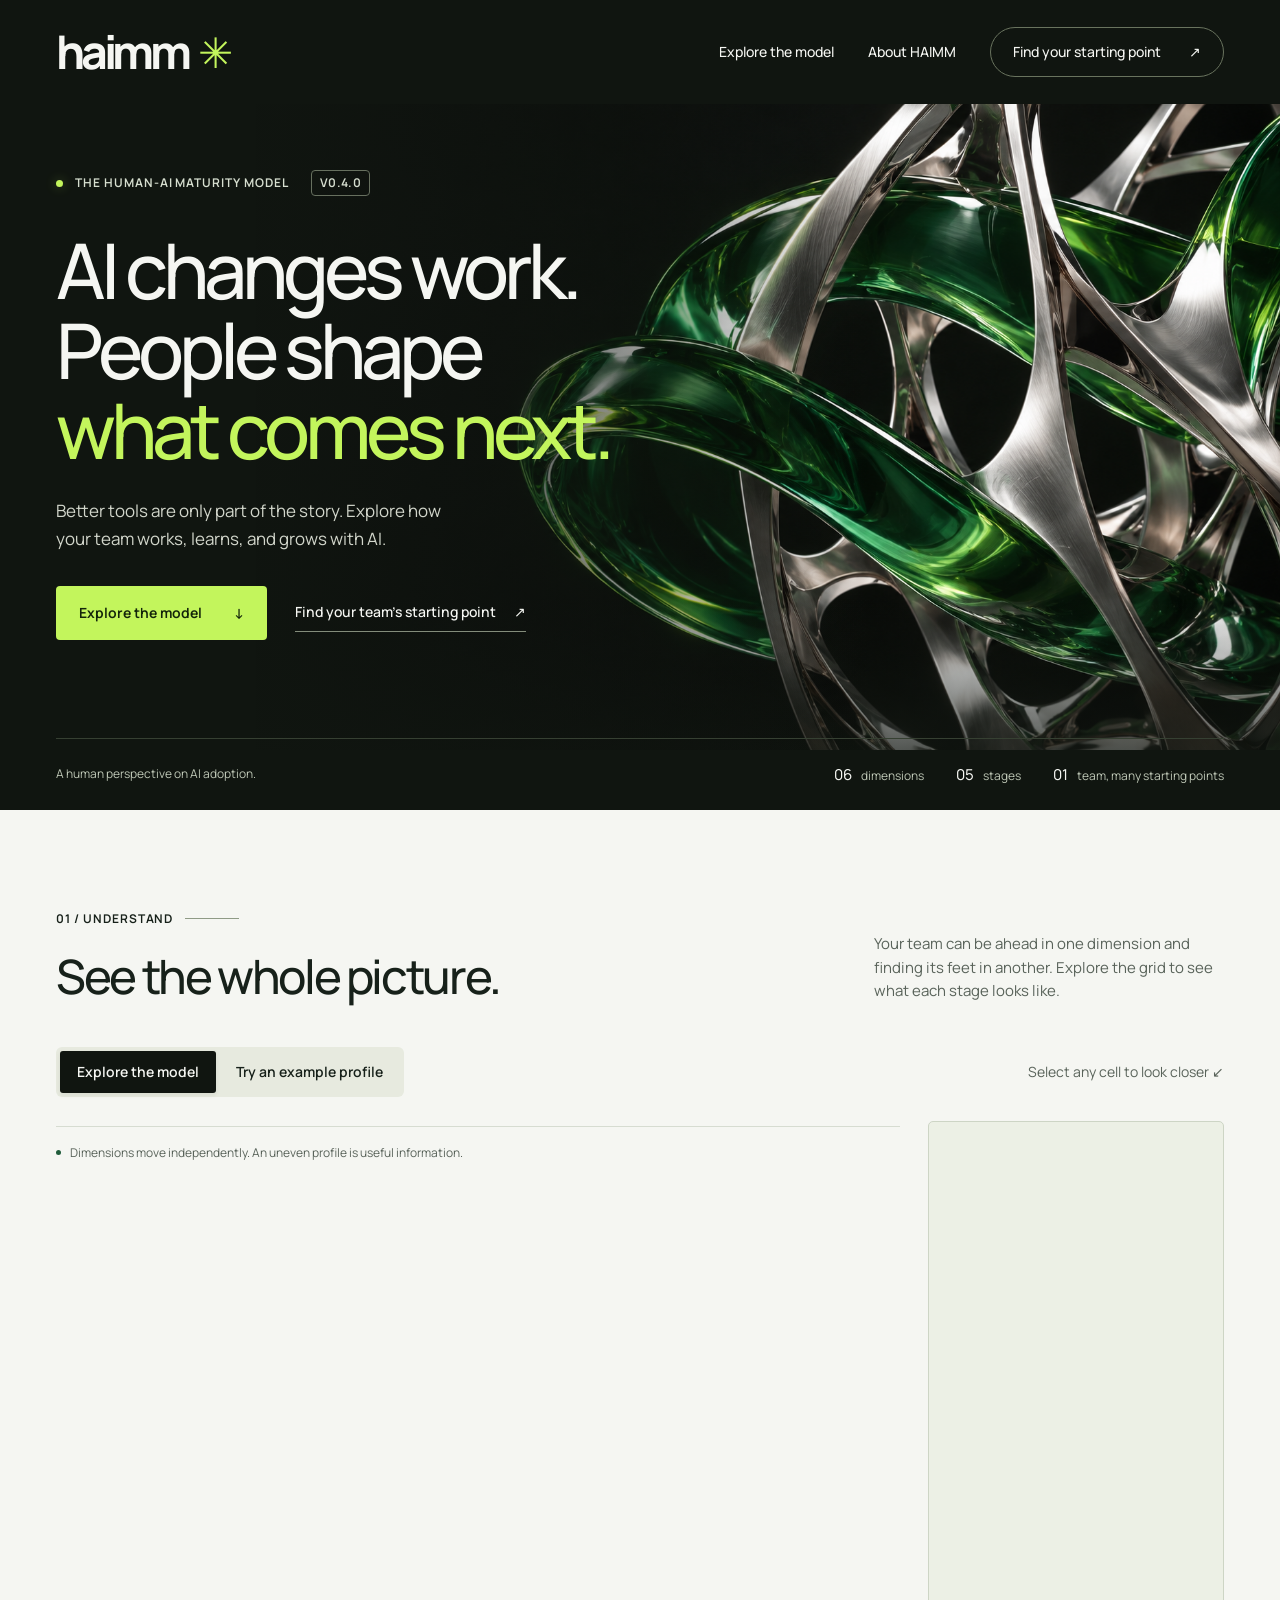
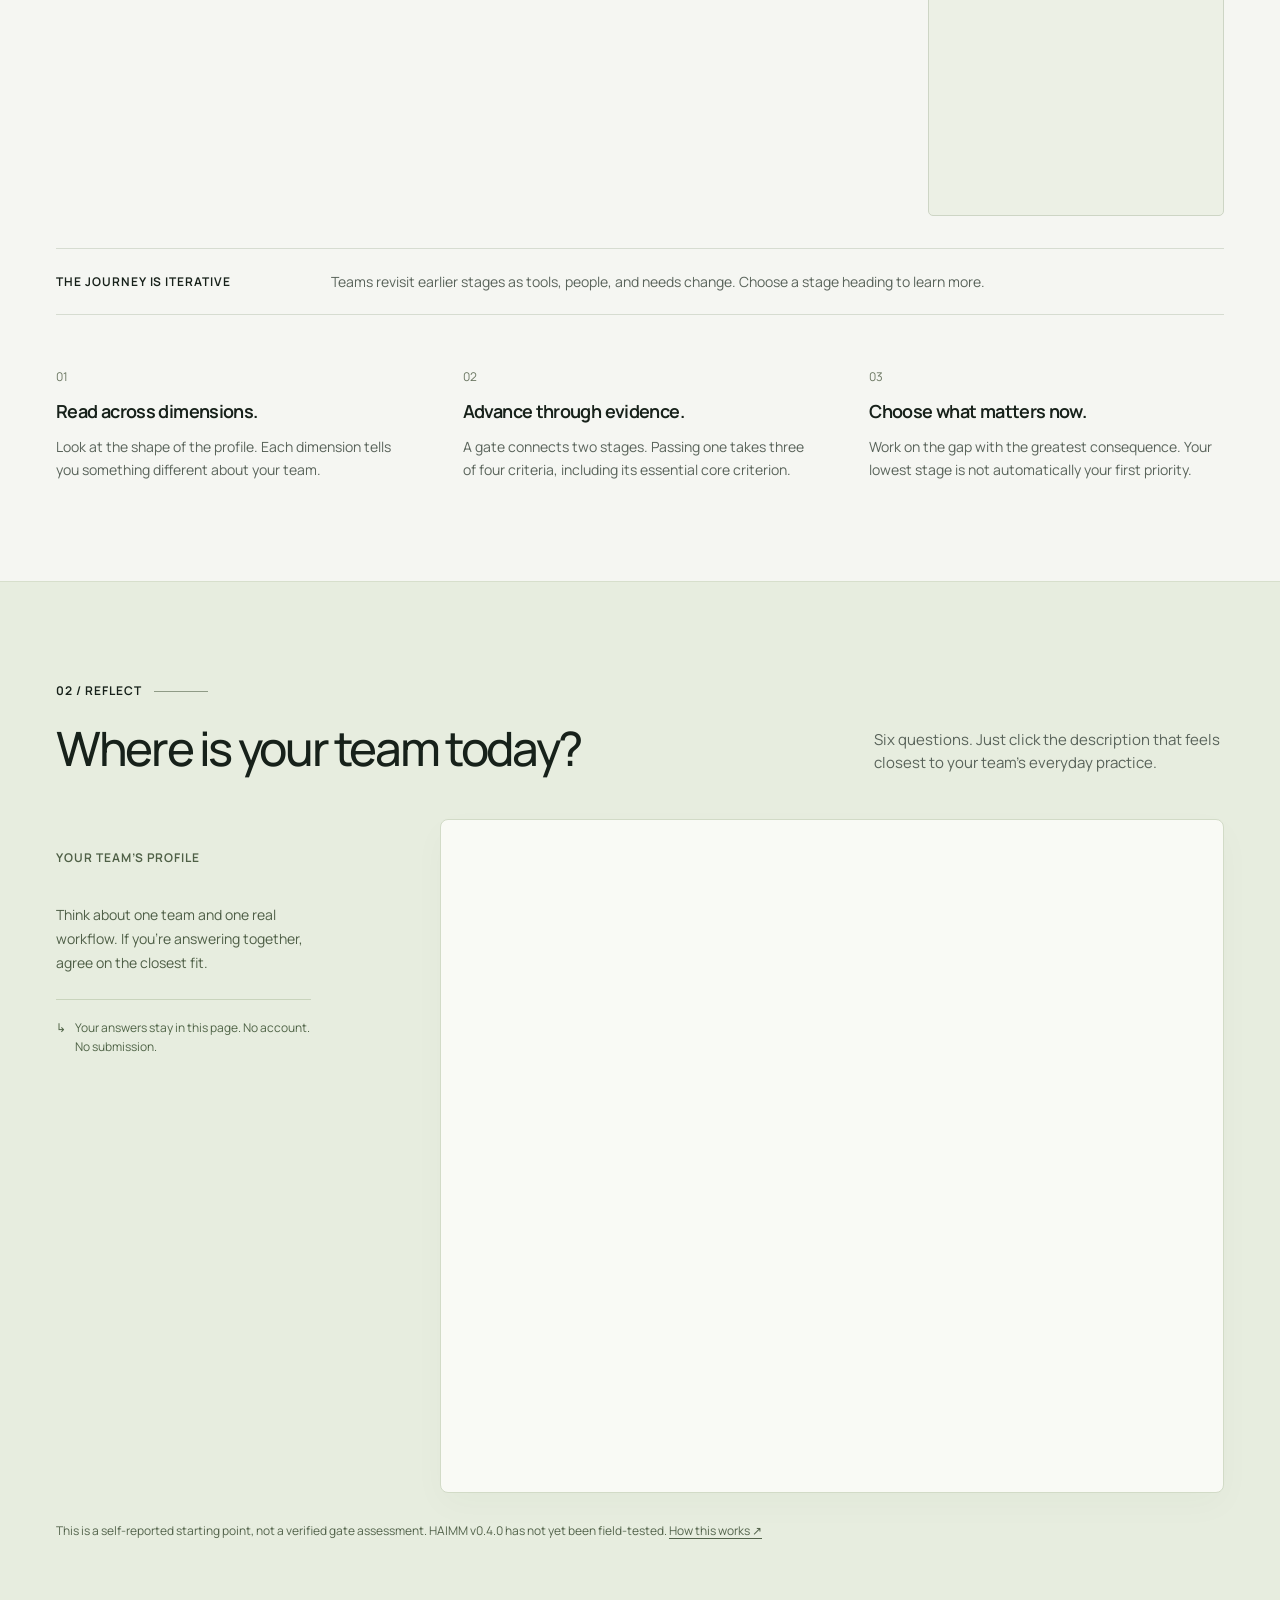
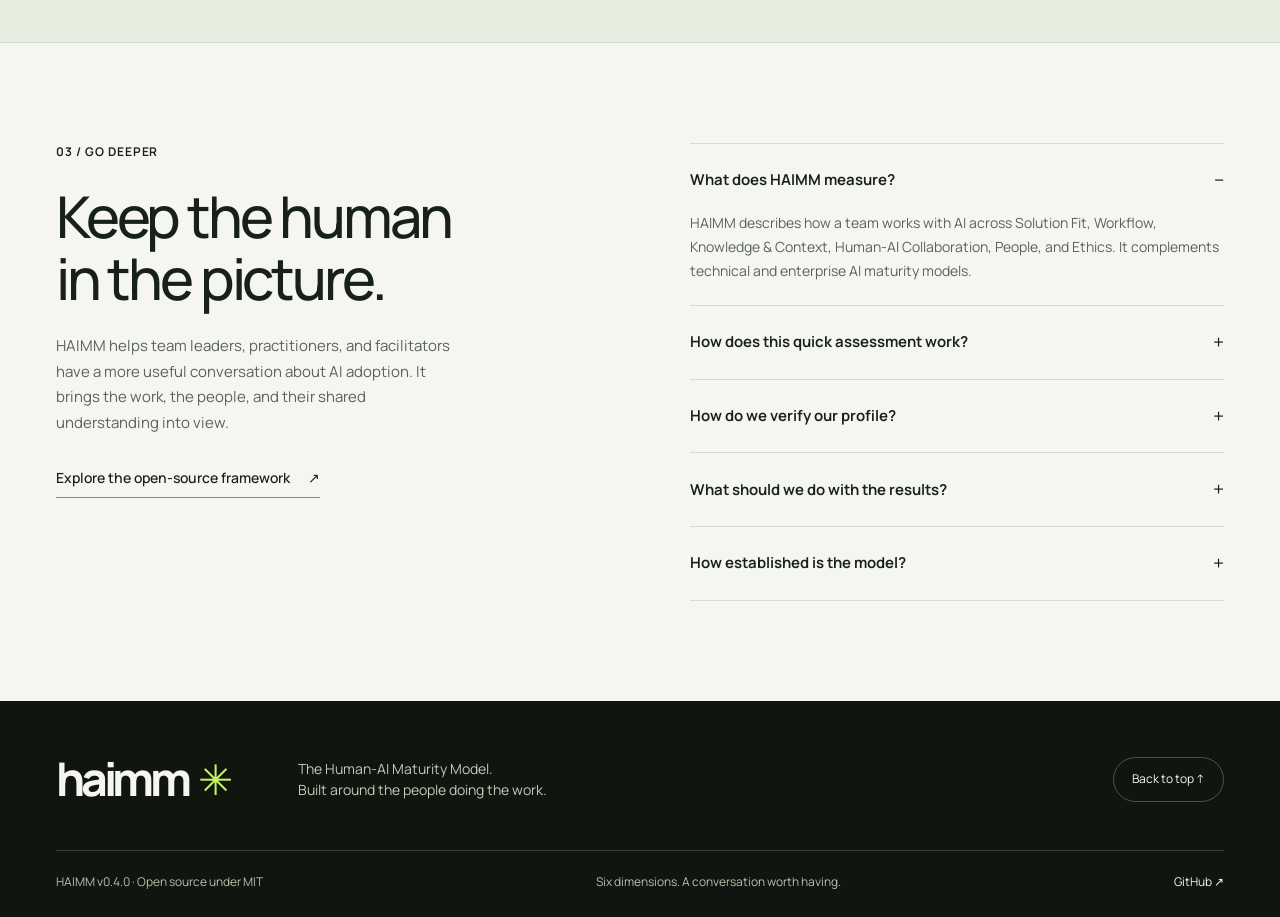
==== microsite/public/index.html @ 9f90d4dd "Add educational HAIMM microsite and GitHub Pages deployment" ====
<!doctype html>
<html lang="en">
<head>
  <meta charset="utf-8">
  <meta name="viewport" content="width=device-width, initial-scale=1">
  <meta name="theme-color" content="#101510">
  <meta name="description" content="Explore HAIMM, the Human-AI Maturity Model. Discover six dimensions of AI adoption and build your team's profile in six clicks.">
  <title>HAIMM — AI adoption is a human journey</title>
  <link rel="icon" type="image/svg+xml" href="assets/favicon.svg">
  <link rel="stylesheet" href="styles.css">
</head>
<body>
  <a class="skip" href="#model">Skip to the model</a>
  <header class="nav shell">
    <a href="#" class="wordmark" aria-label="HAIMM home">haimm<span class="logo-dot">✳</span></a>
    <nav aria-label="Main navigation">
      <a href="#model">Explore the model</a>
      <a href="#about">About HAIMM</a>
      <a class="nav-cta" href="#assessment">Find your starting point <span aria-hidden="true">↗</span></a>
    </nav>
  </header>

  <main>
    <section class="hero" aria-labelledby="hero-title">
      <div class="hero-art" aria-hidden="true"><img src="assets/haimm-sculpture.png" alt="" width="1672" height="941" fetchpriority="high"></div>
      <div class="shell hero-content">
        <div class="eyebrow light"><span class="status-dot"></span> The Human-AI Maturity Model <span class="version">v0.4.0</span></div>
        <h1 id="hero-title">AI changes work.<br>People shape<br><span>what comes next.</span></h1>
        <p>Better tools are only part of the story. Explore how your team works, learns, and grows with AI.</p>
        <div class="hero-actions"><a class="button lime" href="#model">Explore the model <span aria-hidden="true">↓</span></a><a class="text-link" href="#assessment">Find your team’s starting point <span aria-hidden="true">↗</span></a></div>
      </div>
      <div class="shell hero-foot"><span>A human perspective on AI adoption.</span><div><span><b>06</b> dimensions</span><span><b>05</b> stages</span><span><b>01</b> team, many starting points</span></div></div>
    </section>

    <section id="model" class="model-section section-space" aria-labelledby="model-title">
      <div class="shell">
        <div class="section-heading"><div><div class="eyebrow"><span>01 / Understand</span><span class="tiny-line"></span></div><h2 id="model-title">See the whole picture.</h2></div><p>Your team can be ahead in one dimension and finding its feet in another. Explore the grid to see what each stage looks like.</p></div>
        <div class="model-toolbar"><div class="segmented" aria-label="Grid view"><button id="explore-view" aria-pressed="true">Explore the model</button><button id="example-view" aria-pressed="false">Try an example profile</button></div><span class="toolbar-help" id="grid-caption">Select any cell to look closer <span aria-hidden="true">↙</span></span></div>
        <div class="explorer-layout">
          <div><div class="matrix-scroll" role="region" aria-label="HAIMM interactive matrix; scroll horizontally on small screens" tabindex="0"><table id="matrix" class="matrix"><caption class="sr-only">Six dimensions of human-AI maturity across five stages. Select a cell for its description and next gate.</caption></table></div><p class="matrix-note"><span class="status-dot"></span> Dimensions move independently. An uneven profile is useful information.</p></div>
          <aside id="cell-detail" class="cell-detail" aria-labelledby="cell-title"></aside>
        </div>
        <div id="stage-detail" class="stage-detail"><span class="eyebrow">The journey is iterative</span><p>Teams revisit earlier stages as tools, people, and needs change. Choose a stage heading to learn more.</p></div>
        <div class="principles"><article><span>01</span><h3>Read across dimensions.</h3><p>Look at the shape of the profile. Each dimension tells you something different about your team.</p></article><article><span>02</span><h3>Advance through evidence.</h3><p>A gate connects two stages. Passing one takes three of four criteria, including its essential core criterion.</p></article><article><span>03</span><h3>Choose what matters now.</h3><p>Work on the gap with the greatest consequence. Your lowest stage is not automatically your first priority.</p></article></div>
      </div>
    </section>

    <section id="assessment" class="assessment-section section-space" aria-labelledby="assessment-title">
      <div class="shell">
        <div class="section-heading"><div><div class="eyebrow"><span>02 / Reflect</span><span class="tiny-line"></span></div><h2 id="assessment-title">Where is your team today?</h2></div><p>Six questions. Just click the description that feels closest to your team’s everyday practice.</p></div>
        <div class="assessment-layout" id="assessment-workspace">
          <aside class="assessment-sidebar"><span class="eyebrow">Your team’s profile</span><ol id="question-nav"></ol><p>Think about one team and one real workflow. If you’re answering together, agree on the closest fit.</p><div class="privacy-note"><span aria-hidden="true">↳</span> Your answers stay in this page. No account. No submission.</div></aside>
          <div class="question-card" id="question-card"></div>
        </div>
        <div id="results" hidden></div>
        <p class="assessment-limit">This is a self-reported starting point, not a verified gate assessment. HAIMM v0.4.0 has not yet been field-tested. <a href="#method">How this works <span aria-hidden="true">↗</span></a></p>
      </div>
    </section>

    <section class="about-section section-space shell" id="about" aria-labelledby="about-title">
      <div class="about-intro"><div class="eyebrow">03 / Go deeper</div><h2 id="about-title">Keep the human<br>in the picture.</h2><p>HAIMM helps team leaders, practitioners, and facilitators have a more useful conversation about AI adoption. It brings the work, the people, and their shared understanding into view.</p><a class="text-link dark" href="https://github.com/carlbberg/haimm" target="_blank" rel="noopener noreferrer">Explore the open-source framework <span aria-hidden="true">↗</span></a></div>
      <div class="about-faq">
        <details open><summary>What does HAIMM measure?</summary><p>HAIMM describes how a team works with AI across Solution Fit, Workflow, Knowledge &amp; Context, Human-AI Collaboration, People, and Ethics. It complements technical and enterprise AI maturity models.</p></details>
        <details id="method"><summary>How does this quick assessment work?</summary><p>Each answer maps directly to one of the five stage descriptions for that dimension. “I’m not sure” leaves it unplaced. We show those six independent selections without averaging them or capping one based on another.</p><p>The questions and short labels are an educational adaptation of v0.4.0. They do not test the full gate criteria. The results suggest what to inspect next, and never claim that a criterion failed.</p></details>
        <details><summary>How do we verify our profile?</summary><p>Inspect the team’s artifacts, observe real work, and speak with people in different roles. Work upward from Exploration, stopping at the first gate that fails. Passing a gate requires three of four criteria, including the core one.</p><a href="sources/playbook/running-an-assessment.md" target="_blank" rel="noopener noreferrer">Read the assessment playbook ↗</a></details>
        <details><summary>What should we do with the results?</summary><p>Choose one gate by its consequences for your team. Use the evidence criteria to turn the gap into a specific task, then reassess after a meaningful work cycle. There is no expectation that all six dimensions should reach the same stage.</p><a href="sources/playbook/acting-on-a-result.md" target="_blank" rel="noopener noreferrer">Read the action playbook ↗</a></details>
        <details><summary>How established is the model?</summary><p>v0.4.0 is a complete specification with 24 gates and 96 criteria, but no field data yet. Its theory anchors are sourced; the model and its profile interpretations remain unvalidated. Workflow is the newest and most provisional dimension.</p><a href="sources/framework/references.md" target="_blank" rel="noopener noreferrer">Read the model’s references ↗</a></details>
      </div>
    </section>
  </main>
  <footer class="footer"><div class="shell footer-top"><a href="#" class="wordmark" aria-label="Back to top">haimm<span class="logo-dot">✳</span></a><p>The Human-AI Maturity Model.<br>Built around the people doing the work.</p><a href="#" class="back-top">Back to top ↑</a></div><div class="shell footer-bottom"><span>HAIMM v0.4.0 · Open source under MIT</span><span>Six dimensions. A conversation worth having.</span><a href="https://github.com/carlbberg/haimm" target="_blank" rel="noopener noreferrer">GitHub ↗</a></div></footer>
  <noscript><div class="noscript">Enable JavaScript to explore the grid and take the assessment. You can also <a href="sources/framework/README.md">read the complete model</a>.</div></noscript>
  <script type="module" src="app.js"></script>
</body>
</html>
---- microsite/public/styles.css ----
@font-face{font-family:Manrope;src:url('assets/manrope.ttf') format('truetype');font-weight:200 800;font-style:normal;font-display:swap}
:root{--ink:#17211a;--muted:#59635a;--paper:#f5f6f2;--line:#d6dcd1;--lime:#c3f55c;--green:#205c3b;--night:#101510;--font:Manrope,Arial,sans-serif;color-scheme:light;font-family:var(--font);font-synthesis:none;color:var(--ink);background:var(--paper);line-height:1.55;scroll-behavior:smooth;scroll-padding-top:24px}
*{box-sizing:border-box}
body{margin:0}
button,a,input,summary{-webkit-tap-highlight-color:transparent}
button{font:inherit;color:inherit;cursor:pointer}
button:disabled{cursor:default;opacity:.4}
button,a,summary{touch-action:manipulation}
a{color:inherit;text-decoration:none}
p{margin:0 0 1rem}
h1,h2,h3,h4{margin:0;font-weight:500;line-height:1.1;letter-spacing:-.05em}
button:focus-visible,a:focus-visible,summary:focus-visible,[tabindex]:focus-visible{outline:3px solid #397e4b;outline-offset:5px}
.nav :focus-visible,.hero :focus-visible,.footer :focus-visible{outline-color:var(--lime)}
button{border-radius:0}
::selection{background:var(--lime);color:var(--night)}
[hidden]{display:none!important}
.shell{width:calc(100% - 112px);max-width:1488px;margin-inline:auto}
.sr-only{position:absolute;width:1px;height:1px;padding:0;margin:-1px;overflow:hidden;clip:rect(0,0,0,0);white-space:nowrap;border:0}
.skip{position:fixed;top:10px;left:12px;z-index:20;background:var(--lime);padding:12px 20px;transform:translateY(-200%)}
.skip:focus{transform:translateY(0)}
.nav{position:relative;display:flex;align-items:center;justify-content:space-between;min-height:104px;color:#f5f6f2;z-index:2}
body:before{content:'';position:absolute;inset:0 0 auto;height:104px;background:var(--night)}
.wordmark{font-size:2.9rem;font-weight:750;letter-spacing:-.09em;line-height:1;display:inline-flex;align-items:center;gap:10px}
.logo-dot{font-size:2.65rem;color:var(--lime);font-weight:400;letter-spacing:0;line-height:1}
.nav nav{display:flex;align-items:center;gap:34px;font-size:.875rem;font-weight:500}
.nav nav>a{transition:color .2s}
.nav nav>a:hover{color:var(--lime)}
.nav-cta{border:1px solid #69735e;border-radius:99px;padding:13px 22px;display:flex;gap:28px;align-items:center}
.hero{position:relative;isolation:isolate;overflow:hidden;background:var(--night);color:var(--paper)}
.hero-art{position:absolute;inset:0 0 60px 20%;z-index:-2}
.hero-art img{display:block;width:100%;height:100%;object-fit:cover;object-position:center}
.hero:after{content:'';position:absolute;inset:0;z-index:-1;background:linear-gradient(90deg,#101510 0%,#101510ed 22%,#10151099 43%,#10151000 68%),linear-gradient(0deg,#101510 0%,#10151000 30%)}
.hero-content{position:relative;padding-block:66px 98px}
.eyebrow{font-size:.75rem;font-weight:650;letter-spacing:.08em;text-transform:uppercase;display:flex;align-items:center;gap:12px;line-height:1.5}
.eyebrow.light{color:#d6decf}
.version{border:1px solid #67705f;padding:3px 8px;border-radius:4px;font-size:.75rem;margin-left:10px;letter-spacing:.03em}
.status-dot{height:7px;width:7px;border-radius:50%;background:var(--green);display:inline-block;flex-shrink:0}
.light .status-dot{background:var(--lime);box-shadow:0 0 12px #c3f55c55}
.hero h1{font-size:clamp(3.5rem,6vw,6.3rem);line-height:1.04;letter-spacing:-.065em;margin:34px 0 27px;max-width:880px;font-weight:500}
.hero h1>span{color:var(--lime)}
.hero-content>p{max-width:410px;color:#d2d6cb;font-size:1.0625rem;line-height:1.65}
.hero-actions{display:flex;align-items:center;gap:28px;margin-top:33px}
.button{border:0;display:inline-flex;align-items:center;justify-content:space-between;gap:32px;min-height:54px;padding:15px 23px;font-weight:650;font-size:.875rem;line-height:1.5;border-radius:4px;transition:background .2s,transform .2s}
.button:hover{transform:translateY(-2px)}
.button.lime{background:var(--lime);color:#13250a}
.button.lime:hover{background:#d4ff84}
.text-link{display:inline-flex;gap:18px;align-items:center;font-size:.875rem;font-weight:550;border-bottom:1px solid #838c7b;padding-block:8px}
.text-link:hover{border-color:var(--lime);color:var(--lime)}
.text-link.dark{border-color:#78917b}
.text-link.dark:hover{color:var(--green)}
.hero-foot{display:flex;justify-content:space-between;align-items:center;border-top:1px solid #364032;padding-block:24px;color:#bec7b6;font-size:.75rem}
.hero-foot>div{display:flex;gap:32px}
.hero-foot b{font-size:.9375rem;font-weight:450;color:#f5f6f2;margin-right:7px}
.section-space{padding-block:100px}
.section-heading{display:flex;justify-content:space-between;align-items:flex-end;gap:50px;margin-bottom:45px}
.section-heading h2{font-size:clamp(2.2rem,3.7vw,3.8rem);margin-top:22px}
.section-heading>p{max-width:350px;flex:1;margin-bottom:0;font-size:.9375rem;color:var(--muted)}
.tiny-line{display:inline-block;height:1px;width:54px;background:#8f9b86}
.model-toolbar{display:flex;justify-content:space-between;align-items:center;margin-bottom:24px;gap:24px}
.segmented{display:flex;padding:4px;background:#e7eadf;border-radius:6px;gap:3px}
.segmented button{border:0;background:transparent;font-size:.875rem;padding:10px 17px;font-weight:600;border-radius:3px}
.segmented button[aria-pressed=true]{background:var(--night);color:var(--paper);box-shadow:0 2px 5px #17211a14}
.toolbar-help{font-size:.875rem;color:var(--muted)}
.explorer-layout{display:grid;grid-template-columns:minmax(0,1fr) 296px;gap:28px;align-items:start}
.matrix-scroll{overflow:auto;border-bottom:1px solid var(--line)}
.matrix{width:100%;border-collapse:separate;border-spacing:5px 5px;table-layout:fixed;min-width:690px;margin:-5px 0 0 -5px}
.matrix th{font-size:.875rem;font-weight:550;text-align:left;vertical-align:middle;padding:0}
.matrix thead th:first-child,.matrix tbody th{width:150px}
.matrix td{padding:0;vertical-align:stretch}
.axis-label{padding-left:9px!important;color:var(--muted);font-size:.75rem!important;text-transform:uppercase;letter-spacing:.08em}
.axis-label>small{display:block;margin-top:9px;font-size:.75rem}
.stage-heading{display:flex;flex-direction:column;align-items:flex-start;justify-content:flex-start;gap:8px;width:100%;min-height:111px;background:transparent;border:0;text-align:left;line-height:1.35;font-size:.875rem;font-weight:650;padding:10px 8px;transition:color .2s}
.stage-heading:hover,.dimension-heading:hover{color:var(--green)}
.stage-number{font-size:.75rem;font-weight:450;color:#64705b;font-variant-numeric:tabular-nums}
.dimension-heading{position:relative;display:flex;gap:9px;align-items:center;text-align:left;background:transparent;border:0;width:100%;height:100%;padding:18px 13px 18px 4px;font-size:.875rem;font-weight:650;line-height:1.45}
.dimension-number{font-size:.75rem;font-weight:450;color:#71796b;align-self:flex-start;padding-top:3px}
.dimension-arrow{position:absolute;right:1px;bottom:15px;font-weight:400;font-size:.875rem;opacity:0;transition:opacity .2s}
.dimension-heading:hover .dimension-arrow{opacity:1}
.matrix-cell{position:relative;display:flex;flex-direction:column;align-items:flex-start;justify-content:space-between;text-align:left;gap:14px;width:100%;min-height:100px;height:100%;padding:14px 11px;border:1px solid transparent;border-radius:4px;font-size:.75rem;font-weight:550;line-height:1.4;transition:transform .15s,box-shadow .15s,opacity .2s}
.stage-0{--cell-bg:#e9eddc;background:var(--cell-bg);color:#314324}
.stage-1{--cell-bg:#d4e4bd;background:var(--cell-bg);color:#28432a}
.stage-2{--cell-bg:#b4d298;background:var(--cell-bg);color:#1e3925}
.stage-3{--cell-bg:#6c9869;background:var(--cell-bg);color:#102313}
.stage-4{--cell-bg:#31593b;background:var(--cell-bg);color:#fff}
.cell-mark{font-size:1rem;font-weight:400;line-height:1;opacity:.65}
.matrix-cell:hover{transform:translateY(-2px);box-shadow:0 5px 12px #17211a20;z-index:1}
.matrix-cell.selected{outline:2px solid var(--ink);outline-offset:0;border-color:var(--paper)}
.matrix-cell.selected .cell-mark{opacity:1;font-weight:800}
.matrix-cell.example-mode:not(.plotted){opacity:.38}
.matrix-cell.example-mode:not(.plotted):hover,.matrix-cell.example-mode.selected{opacity:1}
.matrix-cell.plotted{box-shadow:inset 0 0 0 2px var(--ink)}
.matrix-note{display:flex;gap:9px;align-items:center;font-size:.75rem;color:var(--muted);margin:17px 0 0;line-height:1.5}
.matrix-note .status-dot{width:5px;height:5px}
.cell-detail{border:1px solid #cdd5c5;background:#ecf0e5;padding:23px;border-radius:5px;min-height:695px}
.detail-top{display:flex;align-items:center;justify-content:space-between;font-size:.75rem;color:var(--muted);margin-bottom:27px}
.detail-top .eyebrow{font-size:.75rem}
.cell-detail h3{font-size:1.8rem;line-height:1.14;letter-spacing:-.045em}
.dimension-subtitle{font-size:.875rem;color:var(--muted);margin:12px 0 24px;line-height:1.6}
.stage-pill{display:inline-flex;align-items:center;gap:7px;font-size:.75rem;font-weight:650;padding:6px 9px;border-radius:3px;line-height:1.5}
.stage-pill>span{font-size:.5rem}
.cell-description{font-size:1rem;line-height:1.6;margin-top:16px}
.detail-next{border-top:1px solid #c5cfbc;margin-top:25px;padding-top:22px}
.detail-next .eyebrow{font-size:.75rem;color:#506846}
.detail-next h4{font-size:1.125rem;font-weight:650;margin:10px 0;letter-spacing:-.03em}
.detail-next p{font-size:.875rem;line-height:1.6}
.gate-details{border-top:1px solid #ccd5c3;margin-top:20px;padding-top:15px}
.gate-details summary{display:flex;align-items:center;justify-content:space-between;gap:12px;list-style:none;cursor:pointer;font-weight:650;font-size:.875rem;line-height:1.5}
.gate-details summary::-webkit-details-marker{display:none}
.gate-details[open] summary>span{transform:rotate(45deg)}
.gate-details>p{margin-top:14px;font-size:.875rem;color:var(--muted)}
.criteria{list-style:none;padding:0;margin:18px 0}
.criteria li{padding:15px 0;border-bottom:1px solid #d2dbc9}
.criteria li>div{display:flex;gap:6px;align-items:center;flex-wrap:wrap}
.criteria li p{font-size:.875rem;line-height:1.6;margin:8px 0 0}
.evidence-type{font-size:.75rem;font-weight:550;color:#4b5b44;text-transform:uppercase;letter-spacing:.04em}
.core-tag{font-size:.75rem;line-height:1.5;padding:3px 6px;border:1px solid #90a184;border-radius:3px;font-weight:600}
.failure{font-size:.875rem;line-height:1.6;background:#e1e8d8;padding:12px;border-radius:3px}
.failure>p{margin:8px 0 0}
.source-link{display:inline-flex;gap:10px;font-size:.75rem;text-decoration:underline;text-underline-offset:4px;margin-top:22px;line-height:1.6}
.source-link:hover{color:var(--green)}
.stage-detail{border-block:1px solid var(--line);margin-top:32px;padding:22px 0;display:flex;gap:40px;align-items:center}
.stage-detail>.eyebrow{min-width:235px;max-width:290px;font-size:.75rem}
.stage-detail>p{color:var(--muted);font-size:.875rem;margin:0;max-width:790px}
.principles{display:grid;grid-template-columns:repeat(3,1fr);gap:52px;margin-top:48px}
.principles article>span{font-size:.75rem;color:#6b7762}
.principles h3{font-size:1.125rem;font-weight:650;letter-spacing:-.035em;margin:14px 0 13px}
.principles p{font-size:.875rem;color:var(--muted);line-height:1.65;margin:0}
.assessment-section{background:#e7eddf;border-top:1px solid #d7dfcc;border-bottom:1px solid #d7dfcc}
.assessment-layout{display:grid;grid-template-columns:320px minmax(0,1fr);gap:64px;align-items:start}
.assessment-sidebar{padding-top:30px}
.assessment-sidebar>.eyebrow{font-size:.75rem;color:#4f6046}
.assessment-sidebar ol{list-style:none;padding:0;margin:22px 0 36px}
.question-nav-button{display:flex;align-items:center;text-align:left;gap:12px;border:0;border-bottom:1px solid #cbd4c0;background:transparent;padding:15px 0;width:100%;font-size:.875rem;transition:background .2s}
.question-index{display:inline-flex;align-items:center;justify-content:center;width:25px;height:25px;font-size:.75rem;font-weight:450;border:1px solid transparent;flex-shrink:0;border-radius:50%;color:#5f6e55}
.question-nav-button.current{font-weight:750}
.question-nav-button.current .question-index{background:var(--ink);color:var(--lime);border-color:var(--ink)}
.question-nav-button:hover .question-index{border-color:var(--ink)}
.nav-stage{margin-left:auto;font-size:.75rem;color:var(--muted)}
.assessment-sidebar>p{font-size:.875rem;color:#4e5e46;max-width:270px;line-height:1.7}
.privacy-note{display:flex;gap:9px;max-width:255px;border-top:1px solid #c9d4bc;padding-top:18px;margin-top:24px;font-size:.75rem;color:#506447;line-height:1.6}
.question-card{background:#f9faf5;border:1px solid #d2dbc7;padding:38px 42px;border-radius:8px;box-shadow:0 12px 35px #34472307;min-height:674px}
.question-meta{display:flex;align-items:center;justify-content:space-between;font-size:.75rem;gap:20px}
.question-meta .eyebrow{font-size:.75rem}
.muted{color:#7c8674}
.progress-track{height:2px;background:#dce4d3;margin:20px 0 30px}
.progress-track>span{display:block;height:100%;background:#48783e;transition:width .3s}
.question-card h3{font-size:clamp(1.6rem,2.5vw,2.35rem);max-width:670px;letter-spacing:-.045em;line-height:1.22}
.question-help{margin:14px 0 26px;font-size:.875rem;color:var(--muted)}
.answer-list{display:flex;flex-direction:column;gap:9px}
.answer{display:flex;align-items:center;gap:16px;width:100%;text-align:left;border:1px solid #d5ddcc;background:transparent;padding:17px 18px;border-radius:4px;font-size:.875rem;line-height:1.5;transition:background .16s,border-color .16s,transform .16s}
.answer-radio{display:flex;justify-content:center;align-items:center;flex-shrink:0;width:18px;height:18px;border:1px solid #9eae92;border-radius:50%;font-size:.75rem;color:#315c26}
.answer-arrow{margin-left:auto;opacity:0;padding-left:10px;transition:opacity .16s}
.answer:hover,.answer.chosen{background:#e6f0d9;border-color:#769460}
.answer:hover{transform:translateX(3px)}
.answer:hover .answer-arrow,.answer.chosen .answer-arrow{opacity:1}
.question-bottom{display:flex;justify-content:space-between;align-items:center;gap:20px;margin-top:20px}
.back-button,.unsure,.text-button{padding:10px 0;background:none;border:0;font-size:.875rem;font-weight:600;min-height:44px}
.unsure{display:flex;align-items:center;gap:10px;color:#475e3c}
.unsure:hover,.text-button:hover{color:#1b611f;text-decoration:underline;text-underline-offset:5px}
.question-hint{margin:14px 0 0;font-size:.75rem;color:#697561}
.assessment-limit{font-size:.75rem;color:#53634b;max-width:890px;margin:28px 0 0;line-height:1.7}
.assessment-limit a{text-decoration:underline;text-underline-offset:3px;white-space:nowrap}
.about-section{display:grid;grid-template-columns:1fr 1fr;gap:100px}
.about-intro h2{font-size:clamp(2.8rem,4.5vw,4.6rem);line-height:1.08;margin:24px 0;letter-spacing:-.055em}
.about-intro>p{max-width:400px;color:var(--muted);font-size:.9375rem;line-height:1.7;margin-bottom:24px}
.about-faq details{border-top:1px solid var(--line);padding:22px 0}
.about-faq details:last-child{border-bottom:1px solid var(--line)}
.about-faq summary{display:flex;align-items:center;justify-content:space-between;gap:20px;font-size:.9375rem;cursor:pointer;font-weight:650;list-style:none;line-height:1.5}
.about-faq summary::-webkit-details-marker{display:none}
.about-faq summary:after{content:'+';font-size:1.2rem;font-weight:400}
.about-faq details[open] summary:after{content:'−'}
.about-faq p{font-size:.875rem;color:var(--muted);margin:17px 0 0;line-height:1.7;max-width:530px}
.about-faq a{display:inline-block;font-size:.875rem;text-decoration:underline;text-underline-offset:4px;margin-top:18px}
.footer{background:var(--night);color:var(--paper);padding-block:55px 25px}
.footer-top{display:flex;align-items:center;gap:65px;padding-bottom:48px}
.footer-top p{color:#c0cbb6;font-size:.875rem;margin:0}
.back-top{margin-left:auto;font-size:.75rem;border:1px solid #48583f;border-radius:99px;padding:12px 18px}
.footer-bottom{border-top:1px solid #34432c;padding-top:22px;display:flex;gap:32px;justify-content:space-between;color:#b6c3ab;font-size:.75rem}
.footer-bottom a{color:var(--paper)}
.results-header{display:flex;align-items:flex-end;justify-content:space-between;gap:30px;margin-top:20px}
.results-header .eyebrow{font-size:.75rem}
.results-header h3{font-size:clamp(2.5rem,4vw,4rem);line-height:1.1;letter-spacing:-.055em;margin-top:22px}
.result-actions{display:flex;flex-direction:column;align-items:flex-end;gap:8px}
.button.outline{background:transparent;border:1px solid #769466}
.button.outline:hover{background:#dce8cf}
.results-intro{color:var(--muted);font-size:.9375rem;max-width:650px;margin:22px 0 35px}
.profile-scroll{overflow:auto;border:1px solid #cbd7bf;border-radius:6px;background:#f7f9f2;padding:20px 24px}
.profile-table{border-collapse:collapse;table-layout:fixed;width:100%;min-width:760px;text-align:center}
.profile-table th{font-size:.75rem;line-height:1.4;font-weight:550;padding:16px 10px}
.profile-table thead th:first-child,.profile-table tbody th{width:195px;text-align:left;font-size:.875rem;font-weight:650}
.profile-table thead th>span{display:block;color:#67745c;font-size:.75rem;margin-bottom:7px}
.profile-table td{border:6px solid #f7f9f2;background:#eaf0e1;border-radius:12px;font-size:1.6rem;color:#b7c5aa;padding:3px;line-height:1.5}
.profile-table tbody td.profile-active{background:var(--cell-bg);color:var(--ink)}
.profile-table td.profile-active.stage-4{color:white}
.profile-dot{display:block;line-height:1.5}
.unplaced-dot{font-size:1rem;font-weight:650;color:#526545}
.insights{display:grid;grid-template-columns:repeat(auto-fit,minmax(260px,1fr));gap:20px;margin-top:30px}
.insights article{border-left:2px solid #648349;padding:5px 20px 0}
.insights .eyebrow{font-size:.75rem;color:#526c43}
.insights h4{font-size:1.1875rem;line-height:1.3;font-weight:600;margin:12px 0;letter-spacing:-.03em}
.insights p{font-size:.875rem;color:#46583c;line-height:1.7;margin:0}
.pattern-note{font-size:.75rem;color:var(--muted);margin:22px 0 0}
.next-actions-heading{margin:60px 0 24px;display:flex;gap:50px;align-items:flex-end;justify-content:space-between}
.next-actions-heading h3{font-size:2rem;max-width:400px}
.next-actions-heading p{font-size:.875rem;max-width:360px;color:var(--muted);margin:0}
.result-cards{display:grid;grid-template-columns:repeat(2,1fr);gap:18px;align-items:start}
.result-card{background:#f7f9f2;border:1px solid #cfdbc3;border-radius:5px;padding:28px}
.result-card-top{display:flex;justify-content:space-between;gap:10px;align-items:center;margin-bottom:25px}
.result-card-top .eyebrow{font-size:.75rem;letter-spacing:.04em}
.edit-dimension{border:0;background:transparent;white-space:nowrap;font-size:.75rem;color:#506548;padding:8px 0}
.edit-dimension:hover{text-decoration:underline}
.result-card h4{font-size:1.75rem;margin-bottom:15px}
.next-label{display:block;font-size:.75rem;font-weight:650;color:#456033;line-height:1.5;margin-bottom:10px}
.result-card>p{font-size:.9375rem;line-height:1.65;max-width:540px}
.result-close{display:flex;gap:35px;align-items:center;justify-content:space-between;border-top:1px solid #c5d1b8;margin-top:35px;padding-top:20px;font-size:.875rem}
.noscript{background:#e9efd8;padding:20px;position:fixed;bottom:0;left:0;right:0;z-index:10;border-top:1px solid #697d54}

@media(min-width:1600px){.hero-art{left:27%}.hero-content{padding-block:85px 120px}.explorer-layout{grid-template-columns:minmax(0,1fr) 330px}.matrix-cell{font-size:.875rem;min-height:106px}.matrix thead th:first-child,.matrix tbody th{width:175px}.dimension-heading,.stage-heading{font-size:.875rem}.cell-detail{min-height:730px}}
@media(max-width:1250px){.shell{width:calc(100% - 72px)}.nav nav{gap:24px}.hero h1{font-size:5.3rem}.hero-content{padding-block:55px 85px}.explorer-layout{gap:20px;grid-template-columns:minmax(0,1fr) 265px}.matrix{min-width:645px}.matrix thead th:first-child,.matrix tbody th{width:132px}.matrix-cell{font-size:.75rem;padding:12px 8px}.cell-detail{padding:19px}.assessment-layout{grid-template-columns:270px minmax(0,1fr);gap:40px}.question-card{padding:32px}.about-section{gap:60px}.section-heading>p{max-width:300px}.toolbar-help{max-width:320px;text-align:right}.hero-foot>div{gap:20px}}
@media(max-width:1050px){.shell{width:calc(100% - 56px)}.hero h1{font-size:4.8rem}.hero-art{left:15%;opacity:.8}.hero-content{padding-bottom:70px}.hero:after{background:linear-gradient(90deg,#101510 0%,#101510d9 28%,#10151066 65%,#10151033 100%),linear-gradient(0deg,#101510 0%,#10151000 35%)}.hero-foot>span{display:none}.hero-foot>div{justify-content:space-between;width:100%}.explorer-layout{grid-template-columns:1fr}.matrix{min-width:680px}.matrix-cell{font-size:.875rem;min-height:103px}.matrix thead th:first-child,.matrix tbody th{width:160px}.cell-detail{min-height:0;display:grid;grid-template-columns:1fr 1fr;gap:0 36px;padding:28px}.cell-detail .detail-top,.cell-detail h3,.cell-detail .dimension-subtitle,.cell-detail .stage-pill,.cell-detail .cell-description{grid-column:1}.cell-detail .stage-pill{justify-self:start}.cell-detail .detail-top{margin-bottom:20px}.cell-detail .detail-next{grid-column:2;grid-row:1 / 6;border:0;border-left:1px solid #c5cfbc;margin:0;padding:0 0 0 30px}.cell-detail .gate-details{grid-column:1 / -1;margin-top:8px}.cell-detail .source-link{grid-column:1 / -1}.cell-detail .criteria{display:grid;grid-template-columns:1fr 1fr;gap:0 25px}.principles{gap:32px}.assessment-layout{grid-template-columns:220px minmax(0,1fr);gap:25px}.question-card{padding:27px}.section-heading{gap:30px}.section-heading h2{font-size:2.8rem}.section-heading>p{max-width:280px}.about-section{gap:45px}.nav nav{gap:20px}.nav nav>a:not(.nav-cta){font-size:.875rem}.nav-cta{gap:14px;font-size:.875rem;padding:12px 17px}}
@media(max-width:800px){.shell{width:calc(100% - 40px)}.nav{min-height:85px}.nav nav>a:not(.nav-cta){display:none}.wordmark{font-size:2.5rem}.logo-dot{font-size:2.25rem}.nav-cta{font-size:.75rem;padding:10px 14px}.hero h1{font-size:clamp(3.2rem,8vw,4.8rem)}.hero-content{padding-top:48px}.hero-art{left:0;opacity:.6}.hero:after{background:linear-gradient(90deg,#101510f5 0%,#101510be 40%,#10151055 100%),linear-gradient(0deg,#101510 0%,#10151000 55%)}.hero-actions{gap:22px}.hero-foot>div>span:last-child{display:none}.section-space{padding-block:70px}.section-heading{display:block;margin-bottom:30px}.section-heading h2{font-size:2.7rem}.section-heading>p{max-width:540px;margin-top:22px;font-size:1rem}.model-toolbar{align-items:flex-start}.toolbar-help{font-size:.75rem;max-width:210px}.segmented button{font-size:.75rem;padding:9px 11px}.stage-detail{gap:25px}.stage-detail>.eyebrow{min-width:180px}.principles{gap:24px}.principles h3{font-size:1.05rem}.assessment-layout{grid-template-columns:1fr;gap:18px}.assessment-sidebar{padding:0}.assessment-sidebar>.eyebrow,.assessment-sidebar>p,.privacy-note{display:none}.assessment-sidebar ol{display:flex;gap:7px;margin:0;flex-wrap:wrap}.assessment-sidebar li{flex:1;min-width:80px}.question-nav-button{border-bottom:2px solid #cbd4c0;padding:10px 0;justify-content:center;font-size:.75rem}.question-nav-button.current{border-color:var(--green)}.question-nav-button>span:nth-child(2),.nav-stage{display:none}.question-card{padding:30px;min-height:0}.question-card h3{font-size:2rem}.answer{font-size:.9375rem}.about-section{display:block}.about-intro h2{font-size:3.4rem}.about-intro>p{max-width:500px}.about-faq{margin-top:45px}.footer-top{gap:35px;flex-wrap:wrap}.footer-top p{font-size:.75rem}.footer-bottom{gap:15px}.footer-bottom>span:nth-child(2){display:none}.next-actions-heading{display:block}.next-actions-heading>p{margin-top:16px;max-width:560px}.result-cards{grid-template-columns:1fr}.result-actions{min-width:150px}.results-header h3{font-size:2.8rem}}
@media(max-width:550px){.hero-content{padding-top:40px;padding-bottom:52px}.hero h1{font-size:clamp(2.55rem,10vw,3.7rem);margin-top:27px;margin-bottom:24px;letter-spacing:-.06em}.hero-content>p{font-size:1rem;max-width:310px}.hero .eyebrow{font-size:.75rem;gap:8px}.version{font-size:.75rem;margin-left:2px}.hero-art{inset:0 -55% 0 -30%;opacity:.48}.hero:after{background:linear-gradient(90deg,#101510e6 0%,#10151080 100%),linear-gradient(0deg,#101510 0%,#10151000 70%)}.hero-actions{align-items:flex-start;flex-direction:column;gap:14px;margin-top:27px}.button{min-height:51px;padding:14px 20px}.hero-actions .text-link{font-size:.875rem}.hero-foot{padding-block:20px}.hero-foot>div{justify-content:flex-start;gap:35px}.hero-foot b{font-size:.875rem}.nav-cta{gap:10px;max-width:195px;font-size:.75rem}.nav-cta>span{font-size:1rem}.wordmark{font-size:2.25rem;gap:6px}.logo-dot{font-size:2rem}.section-space{padding-block:56px}.section-heading h2{font-size:2.35rem;line-height:1.1;margin-top:18px}.section-heading>p{font-size:.9375rem;margin-top:18px}.model-toolbar{display:block}.toolbar-help{display:block;max-width:none;text-align:left;margin-top:16px}.segmented{width:fit-content}.matrix{min-width:650px}.matrix th:first-child{position:sticky;left:0;background:var(--paper);z-index:2}.matrix thead th:first-child,.matrix tbody th{width:136px}.matrix-cell{font-size:.75rem}.dimension-heading{font-size:.75rem}.matrix-note{align-items:flex-start;line-height:1.6}.matrix-note>.status-dot{margin-top:7px}.cell-detail{display:block;padding:24px}.cell-detail .detail-top{margin-bottom:22px}.cell-detail h3{font-size:1.8rem}.cell-detail .dimension-subtitle{margin-bottom:20px}.cell-detail .detail-next{border-left:0;border-top:1px solid #c5cfbc;margin-top:22px;padding-top:20px;padding-left:0}.cell-detail .criteria{display:block}.cell-detail .gate-details{margin-top:20px}.stage-detail{display:block;padding-block:22px}.stage-detail>p{margin-top:13px}.principles{grid-template-columns:1fr;gap:24px;margin-top:34px}.principles article{display:grid;grid-template-columns:28px 1fr;gap:0 14px}.principles article>span{grid-row:1 / 3;padding-top:5px}.principles h3{margin:0 0 9px;font-size:1.125rem}.principles p{font-size:.9375rem}.assessment-sidebar li{min-width:0}.question-card{padding:22px 18px}.question-card h3{font-size:1.65rem}.question-meta .eyebrow{font-size:.75rem}.question-help{font-size:.875rem;margin-bottom:22px}.answer{padding:15px 13px;gap:12px;font-size:.875rem}.answer-arrow{display:none}.question-hint{font-size:.75rem}.question-bottom{gap:10px}.assessment-limit{font-size:.75rem}.about-intro h2{font-size:3rem}.footer-top{gap:28px;padding-bottom:30px}.footer-top p{max-width:180px}.back-top{margin-left:0;font-size:.75rem}.footer-bottom{font-size:.75rem;gap:10px}.results-header{display:block}.results-header h3{font-size:2.5rem}.result-actions{flex-direction:row;align-items:center;justify-content:flex-start;gap:20px;margin-top:25px}.result-actions .button{font-size:.875rem;padding:12px 16px}.profile-scroll{padding:12px}.profile-table{min-width:720px}.profile-table thead th:first-child,.profile-table tbody th{position:sticky;left:-12px;background:#f7f9f2;width:160px;z-index:1}.insights{gap:25px}.next-actions-heading h3{font-size:1.8rem}.result-card{padding:24px 20px}.result-card h4{font-size:1.6rem}.result-card-top .eyebrow{font-size:.75rem}.result-close{display:block;font-size:.875rem}.result-close>.text-button{margin-top:15px}}
@media(prefers-reduced-motion:reduce){:root{scroll-behavior:auto}*,*:before,*:after{animation:none!important;transition:none!important;scroll-behavior:auto!important}}
@media print{body{background:white;color:black;font-size:11pt}.nav,.hero,.model-section,.about-section,.footer,.assessment-layout,.assessment-limit,.section-heading,.result-actions,.edit-dimension,.result-close,.source-link,.skip,.noscript{display:none!important}.assessment-section{padding:0;background:white;border:0}.shell{width:100%;max-width:none}.results-header{margin-top:0}.results-header h3{font-size:25pt}.results-intro{font-size:11pt}.results-header .eyebrow:after{content:' · HAIMM v0.4.0 · Self-report, not verified';text-transform:none}.profile-scroll{overflow:visible;padding:8px}.profile-table{min-width:0}.profile-table th{font-size:8pt}.profile-table thead th:first-child,.profile-table tbody th{width:120px;font-size:9pt}.profile-table td{background:white!important;color:black!important;border:1px solid #bbb!important}.profile-dot{font-size:16pt}.profile-table tbody td.profile-active{background:#ddd!important;color:black!important}.insights{display:block}.insights article{margin:15px 0;break-inside:avoid}.insights p,.pattern-note{font-size:10pt}.result-cards{display:block}.result-card{break-inside:avoid;background:white;padding:18px;margin:15px 0}.result-card-top{margin-bottom:12px}.result-card h4{font-size:17pt}.result-card p{font-size:10pt}.gate-details{display:none}.next-actions-heading{margin-top:25px}.next-actions-heading h3{font-size:20pt}.next-actions-heading p{font-size:10pt}.pattern-note:after{content:' The model has not yet been field-tested. Validate selections against artifacts, interviews, and observed work.'}}

/* Keep the grid’s primary reading labels legible at every breakpoint. */
.stage-heading,.dimension-heading,.matrix-cell{font-size:.875rem}
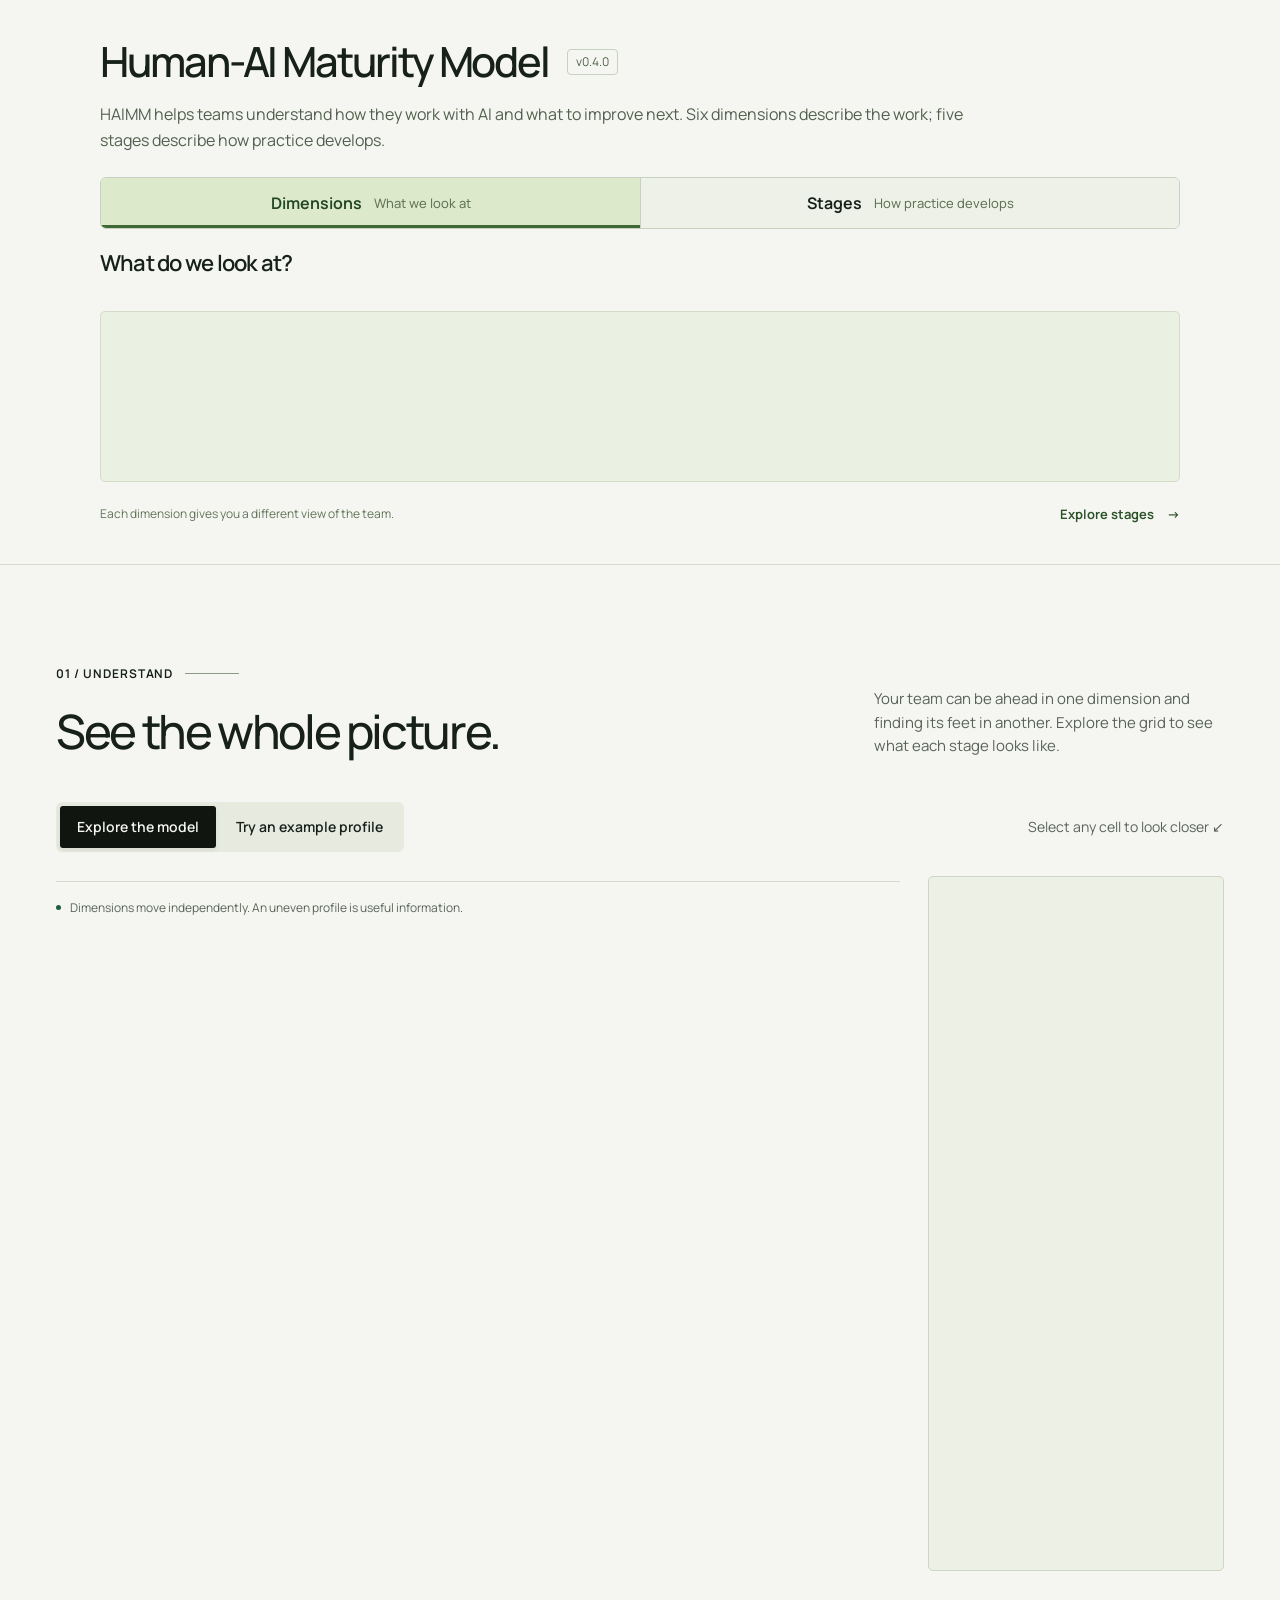
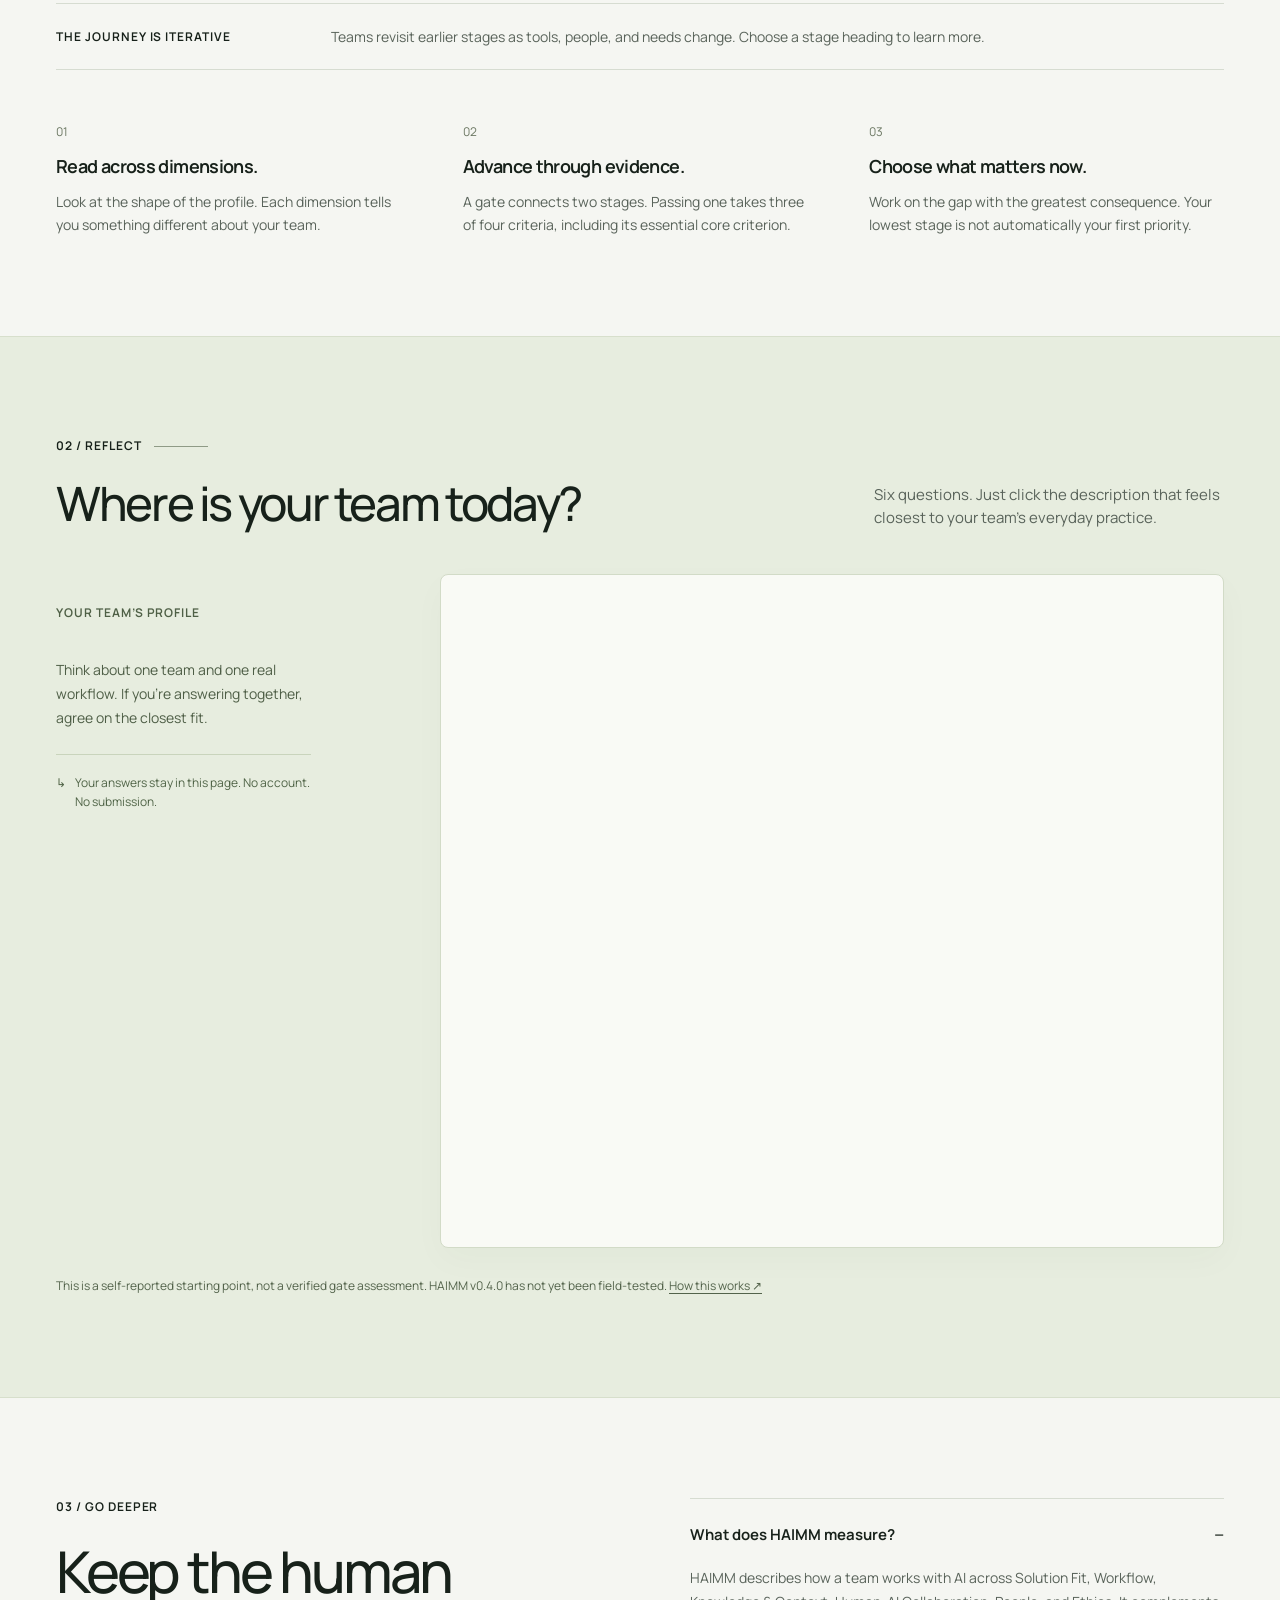
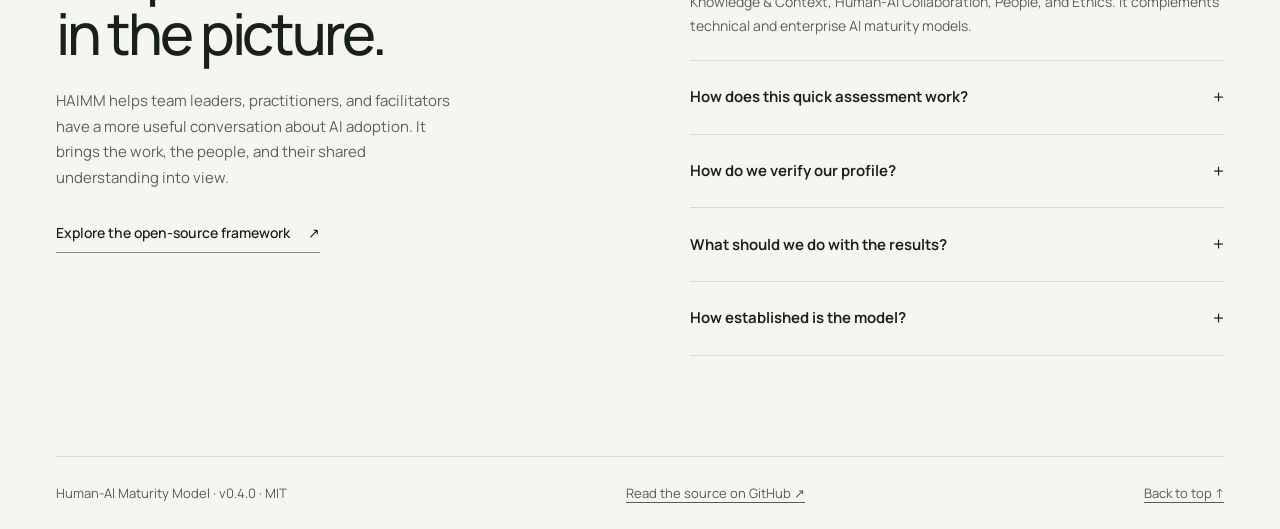
==== commit 95b87cba: "Introduce HAIMM through interactive dimension and stage tabs" ====
--- a/microsite/public/index.html
+++ b/microsite/public/index.html
@@ -3,33 +3,38 @@
 <head>
   <meta charset="utf-8">
   <meta name="viewport" content="width=device-width, initial-scale=1">
-  <meta name="theme-color" content="#101510">
+  <meta name="theme-color" content="#f5f6f2">
   <meta name="description" content="Explore HAIMM, the Human-AI Maturity Model. Discover six dimensions of AI adoption and build your team's profile in six clicks.">
-  <title>HAIMM — AI adoption is a human journey</title>
+  <title>HAIMM | Human-AI Maturity Model</title>
   <link rel="icon" type="image/svg+xml" href="assets/favicon.svg">
   <link rel="stylesheet" href="styles.css">
 </head>
 <body>
-  <a class="skip" href="#model">Skip to the model</a>
-  <header class="nav shell">
-    <a href="#" class="wordmark" aria-label="HAIMM home">haimm<span class="logo-dot">✳</span></a>
-    <nav aria-label="Main navigation">
-      <a href="#model">Explore the model</a>
-      <a href="#about">About HAIMM</a>
-      <a class="nav-cta" href="#assessment">Find your starting point <span aria-hidden="true">↗</span></a>
-    </nav>
-  </header>
-
+  <a class="skip" href="#learn-tabs">Skip to the interactive explanation</a>
   <main>
-    <section class="hero" aria-labelledby="hero-title">
-      <div class="hero-art" aria-hidden="true"><img src="assets/haimm-sculpture.png" alt="" width="1672" height="941" fetchpriority="high"></div>
-      <div class="shell hero-content">
-        <div class="eyebrow light"><span class="status-dot"></span> The Human-AI Maturity Model <span class="version">v0.4.0</span></div>
-        <h1 id="hero-title">AI changes work.<br>People shape<br><span>what comes next.</span></h1>
-        <p>Better tools are only part of the story. Explore how your team works, learns, and grows with AI.</p>
-        <div class="hero-actions"><a class="button lime" href="#model">Explore the model <span aria-hidden="true">↓</span></a><a class="text-link" href="#assessment">Find your team’s starting point <span aria-hidden="true">↗</span></a></div>
+    <section class="learn-section" aria-labelledby="learn-title">
+      <div class="learn-shell">
+        <header class="learn-intro">
+          <div class="learn-title-row"><h1 id="learn-title">Human-AI Maturity Model</h1><span class="release-tag">v0.4.0</span></div>
+          <p>HAIMM helps teams understand how they work with AI and what to improve next. Six dimensions describe the work; five stages describe how practice develops.</p>
+        </header>
+        <div class="learn-tabs" id="learn-tabs" role="tablist" aria-label="Understand the model">
+          <button type="button" role="tab" id="dimensions-tab" aria-selected="true" aria-controls="dimensions-panel">Dimensions <span>What we look at</span></button>
+          <button type="button" role="tab" id="stages-tab" aria-selected="false" aria-controls="stages-panel" tabindex="-1">Stages <span>How practice develops</span></button>
+        </div>
+        <div id="dimensions-panel" class="learn-panel" role="tabpanel" aria-labelledby="dimensions-tab">
+          <h2>What do we look at?</h2>
+          <div id="dimension-choices" class="dimension-choices" aria-label="Choose a dimension"></div>
+          <div id="dimension-explanation" class="learn-explanation" aria-live="polite" aria-atomic="true"></div>
+          <div class="learn-bottom"><span>Each dimension gives you a different view of the team.</span><button type="button" id="learn-stages">Explore stages <span aria-hidden="true">→</span></button></div>
+        </div>
+        <div id="stages-panel" class="learn-panel" role="tabpanel" aria-labelledby="stages-tab" hidden>
+          <h2>How does practice develop?</h2>
+          <div id="stage-choices" class="stage-choices" aria-label="Choose a stage"></div>
+          <div id="stage-explanation" class="learn-explanation" aria-live="polite" aria-atomic="true"></div>
+          <div class="learn-bottom"><span>Each dimension can be at a different stage. Teams can revisit earlier stages.</span><a href="#model">Explore the full grid <span aria-hidden="true">↓</span></a></div>
+        </div>
       </div>
-      <div class="shell hero-foot"><span>A human perspective on AI adoption.</span><div><span><b>06</b> dimensions</span><span><b>05</b> stages</span><span><b>01</b> team, many starting points</span></div></div>
     </section>
 
     <section id="model" class="model-section section-space" aria-labelledby="model-title">
@@ -68,7 +73,7 @@
       </div>
     </section>
   </main>
-  <footer class="footer"><div class="shell footer-top"><a href="#" class="wordmark" aria-label="Back to top">haimm<span class="logo-dot">✳</span></a><p>The Human-AI Maturity Model.<br>Built around the people doing the work.</p><a href="#" class="back-top">Back to top ↑</a></div><div class="shell footer-bottom"><span>HAIMM v0.4.0 · Open source under MIT</span><span>Six dimensions. A conversation worth having.</span><a href="https://github.com/carlbberg/haimm" target="_blank" rel="noopener noreferrer">GitHub ↗</a></div></footer>
+  <footer class="page-footer shell"><span>Human-AI Maturity Model · v0.4.0 · MIT</span><a href="https://github.com/carlbberg/haimm" target="_blank" rel="noopener noreferrer">Read the source on GitHub ↗</a><a href="#learn-title">Back to top ↑</a></footer>
   <noscript><div class="noscript">Enable JavaScript to explore the grid and take the assessment. You can also <a href="sources/framework/README.md">read the complete model</a>.</div></noscript>
   <script type="module" src="app.js"></script>
 </body>
--- a/microsite/public/styles.css
+++ b/microsite/public/styles.css
@@ -62,6 +62,7 @@
 .segmented button[aria-pressed=true]{background:var(--night);color:var(--paper);box-shadow:0 2px 5px #17211a14}
 .toolbar-help{font-size:.875rem;color:var(--muted)}
 .explorer-layout{display:grid;grid-template-columns:minmax(0,1fr) 296px;gap:28px;align-items:start}
+.explorer-layout>div{min-width:0}
 .matrix-scroll{overflow:auto;border-bottom:1px solid var(--line)}
 .matrix{width:100%;border-collapse:separate;border-spacing:5px 5px;table-layout:fixed;min-width:690px;margin:-5px 0 0 -5px}
 .matrix th{font-size:.875rem;font-weight:550;text-align:left;vertical-align:middle;padding:0}
@@ -225,3 +226,50 @@
 
 /* Keep the grid’s primary reading labels legible at every breakpoint. */
 .stage-heading,.dimension-heading,.matrix-cell{font-size:.875rem}
+
+/* The opening teaches the two axes before visitors explore their intersection. */
+body:before{display:none}
+.learn-section{background:#f5f6f2;border-bottom:1px solid #d6dcd1;padding:38px 0 30px}
+.learn-shell{width:calc(100% - 112px);max-width:1080px;margin-inline:auto}
+.learn-title-row{display:flex;align-items:center;gap:18px}
+.learn-intro h1{font-size:2.6rem;font-weight:550;letter-spacing:-.05em;line-height:1.15}
+.release-tag{font-size:.75rem;line-height:1.5;white-space:nowrap;border:1px solid #c7d1bf;border-radius:4px;padding:3px 8px;color:#506147}
+.learn-intro p{font-size:1rem;line-height:1.65;color:#52604b;margin:15px 0 23px;max-width:865px}
+.learn-tabs{display:grid;grid-template-columns:1fr 1fr;border:1px solid #c6d1bf;border-radius:6px;overflow:hidden}
+.learn-tabs button{background:#eef1e8;border:0;padding:13px 20px;display:flex;align-items:center;justify-content:center;gap:12px;font-size:1rem;font-weight:650;min-height:50px}
+.learn-tabs button+button{border-left:1px solid #c6d1bf}
+.learn-tabs button>span{font-size:.8125rem;font-weight:450;color:#607254}
+.learn-tabs button[aria-selected=true]{background:#dceacb;color:#234724;box-shadow:inset 0 -3px #3f6934}
+.learn-tabs button:focus-visible{outline-offset:-5px}
+.learn-tabs button:hover{background:#e0e9d5}
+.learn-panel{padding-top:21px}
+.learn-panel>h2{font-size:1.375rem;letter-spacing:-.035em;font-weight:600;margin:0 0 16px;line-height:1.25}
+.dimension-choices{display:grid;grid-template-columns:repeat(3,1fr);gap:10px}
+.dimension-choice{display:flex;align-items:center;justify-content:flex-start;gap:15px;padding:18px 22px;min-height:71px;border:1px solid #cbd5c2;border-radius:5px;background:#fafbf7;text-align:left;font-size:.9375rem;font-weight:550;line-height:1.4;transition:background .15s,border-color .15s}
+.dimension-choice img{flex-shrink:0;opacity:.8}
+.dimension-choice[aria-pressed=true]{background:#e0edcf;border-color:#52793e;box-shadow:inset 0 0 0 1px #52793e}
+.dimension-choice:hover{background:#eaf0e1;border-color:#769367}
+.learn-explanation{display:grid;grid-template-columns:1.45fr 1fr;gap:28px;margin-top:17px;padding:22px 24px;background:#eaf0e2;border:1px solid #d2dcc8;border-radius:5px;min-height:171px;align-items:center}
+.learn-explanation .eyebrow{font-size:.6875rem;letter-spacing:.065em;color:#4e6941}
+.learn-explanation h3{font-size:1.4rem;letter-spacing:-.03em;line-height:1.3;margin:7px 0 9px;font-weight:600}
+.learn-explanation p{font-size:.9375rem;line-height:1.6;margin:0;color:#405336}
+.learn-example{border-left:1px solid #c4d2b8;padding-left:27px}
+.learn-example p{margin-top:9px;font-size:.875rem}
+.learn-bottom{display:flex;justify-content:space-between;align-items:center;gap:24px;margin-top:12px;font-size:.75rem;color:#627557;min-height:35px}
+.learn-bottom>span{max-width:720px}
+.learn-bottom button,.learn-bottom a{background:none;border:0;padding:8px 0;min-height:40px;color:#2b5127;font-size:.8125rem;font-weight:650;display:flex;gap:13px;align-items:center;white-space:nowrap}
+.learn-bottom button:hover,.learn-bottom a:hover{text-decoration:underline;text-underline-offset:5px}
+.stage-choices{display:grid;grid-template-columns:repeat(5,1fr);align-items:start;min-height:152px;padding:18px 0 14px}
+.stage-choice{position:relative;isolation:isolate;display:flex;flex-direction:column;align-items:center;gap:14px;padding:0 10px;background:none;border:0;text-align:center;font-size:.875rem;line-height:1.4;font-weight:550}
+.stage-choice:not(:last-child):after{content:'';position:absolute;top:26px;left:50%;width:100%;height:1px;background:#aebea0;z-index:-1}
+.stage-circle{width:54px;height:54px;border:1px solid #a4b798;border-radius:50%;display:flex;align-items:center;justify-content:center;background:#f5f6f2;font-size:1.25rem;transition:background .15s;flex-shrink:0}
+.stage-choice[aria-pressed=true] .stage-circle{background:#315c2d;border-color:#315c2d;color:white;box-shadow:0 0 0 7px #e0ebd4}
+.stage-choice:hover .stage-circle{border-color:#315c2d;box-shadow:0 0 0 5px #e0ebd4}
+.learn-stage-name{max-width:140px;min-height:40px}
+.learn-stage-short{display:none}
+.page-footer{display:flex;gap:25px;align-items:center;justify-content:space-between;border-top:1px solid #d6dcd1;padding-block:26px;font-size:.8125rem;color:#506147;flex-wrap:wrap}
+.page-footer a{text-decoration:underline;text-underline-offset:4px}
+@media(max-width:1050px){.learn-shell{width:calc(100% - 56px)}.learn-intro h1{font-size:2.3rem}.dimension-choice{padding:17px 16px;gap:12px;font-size:.875rem}.learn-explanation{min-height:190px;gap:22px}.learn-tabs button>span{font-size:.75rem}}
+@media(max-width:800px){.learn-shell{width:calc(100% - 40px)}.learn-section{padding-top:28px}.learn-title-row{align-items:flex-start}.learn-intro h1{font-size:2rem}.learn-tabs button>span{display:none}.learn-explanation{grid-template-columns:1fr;gap:15px;padding:20px;min-height:0}.learn-example{border-left:0;border-top:1px solid #c4d2b8;padding:13px 0 0}.learn-example p{margin-top:6px}.learn-bottom{align-items:flex-start}.learn-bottom>span{max-width:370px}.dimension-choice{flex-direction:column;text-align:center;padding:13px 8px;gap:8px;min-height:100px}.stage-choices{min-height:155px}.learn-stage-name{font-size:.8125rem}}
+@media(max-width:550px){.learn-section{padding:24px 0}.learn-title-row{gap:8px}.learn-intro h1{font-size:1.8rem;max-width:290px;line-height:1.18}.release-tag{font-size:.625rem;padding:3px 5px;margin-top:5px}.learn-intro p{font-size:.9375rem;line-height:1.55;margin:12px 0 18px}.learn-tabs button{min-height:45px;padding:10px 15px;font-size:.9375rem}.learn-panel{padding-top:17px}.learn-panel>h2{font-size:1.1875rem;margin-bottom:12px}.dimension-choices{grid-template-columns:repeat(2,1fr);gap:8px}.dimension-choice{flex-direction:row;justify-content:flex-start;text-align:left;gap:9px;padding:11px;min-height:64px;font-size:.8125rem}.dimension-choice img{width:21px;height:21px}.learn-explanation{padding:16px;margin-top:13px;gap:12px}.learn-explanation .eyebrow{font-size:.625rem}.learn-explanation h3{font-size:1.1875rem;margin:6px 0 8px}.learn-explanation p{font-size:.875rem;line-height:1.5}.learn-example{padding-top:11px}.learn-example p{font-size:.8125rem;margin-top:5px}.learn-bottom{flex-wrap:wrap;gap:4px;margin-top:10px}.learn-bottom>span{font-size:.6875rem}.learn-bottom>button,.learn-bottom>a{margin-left:auto;font-size:.8125rem}.stage-choices{min-height:148px;padding:28px 0 21px}.stage-choice{padding:0 4px;gap:13px}.stage-choice:not(:last-child):after{top:21px}.stage-circle{height:44px;width:44px;font-size:1.125rem}.learn-stage-name{display:none}.learn-stage-short{display:block;font-size:.75rem}.stage-choice[aria-pressed=true] .stage-circle{box-shadow:0 0 0 5px #e0ebd4}.page-footer{font-size:.75rem;gap:17px}.learn-explanation .eyebrow{font-size:.6875rem}}
+@media print{.learn-section,.page-footer{display:none!important}}
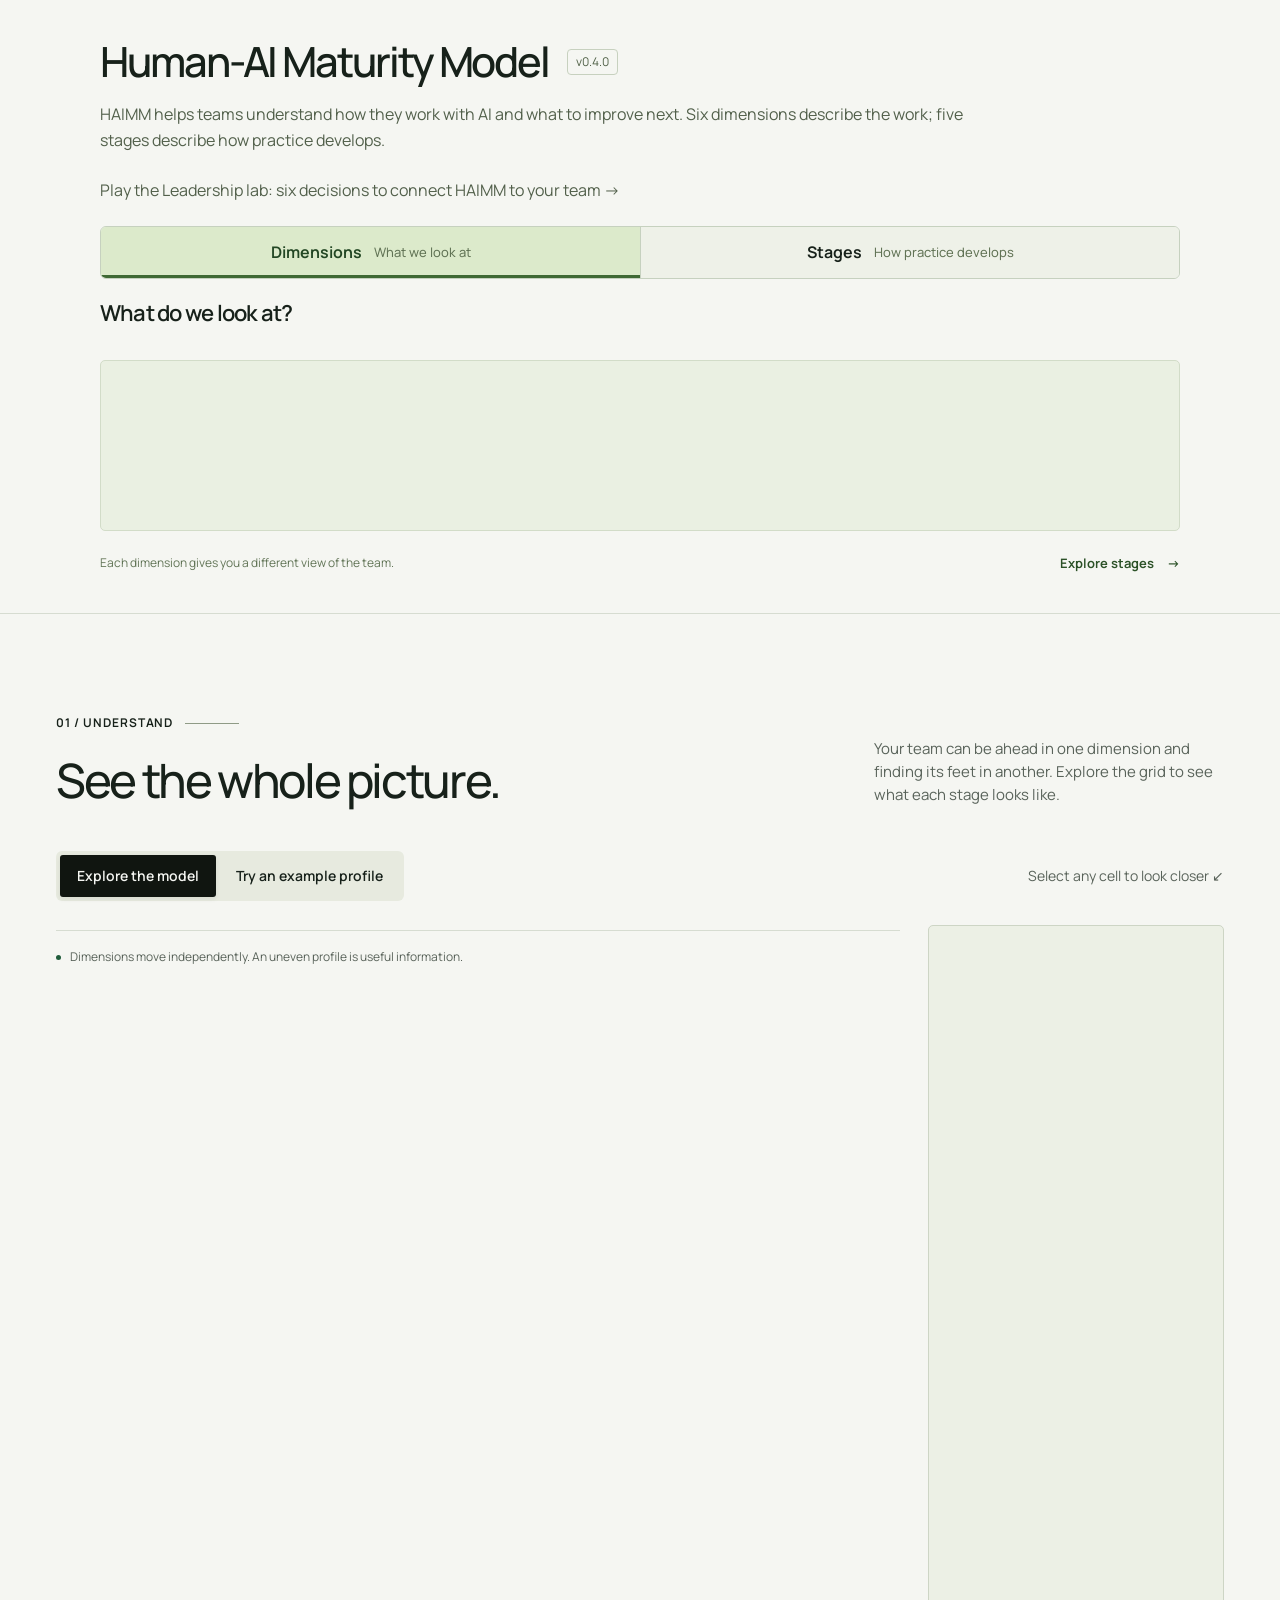
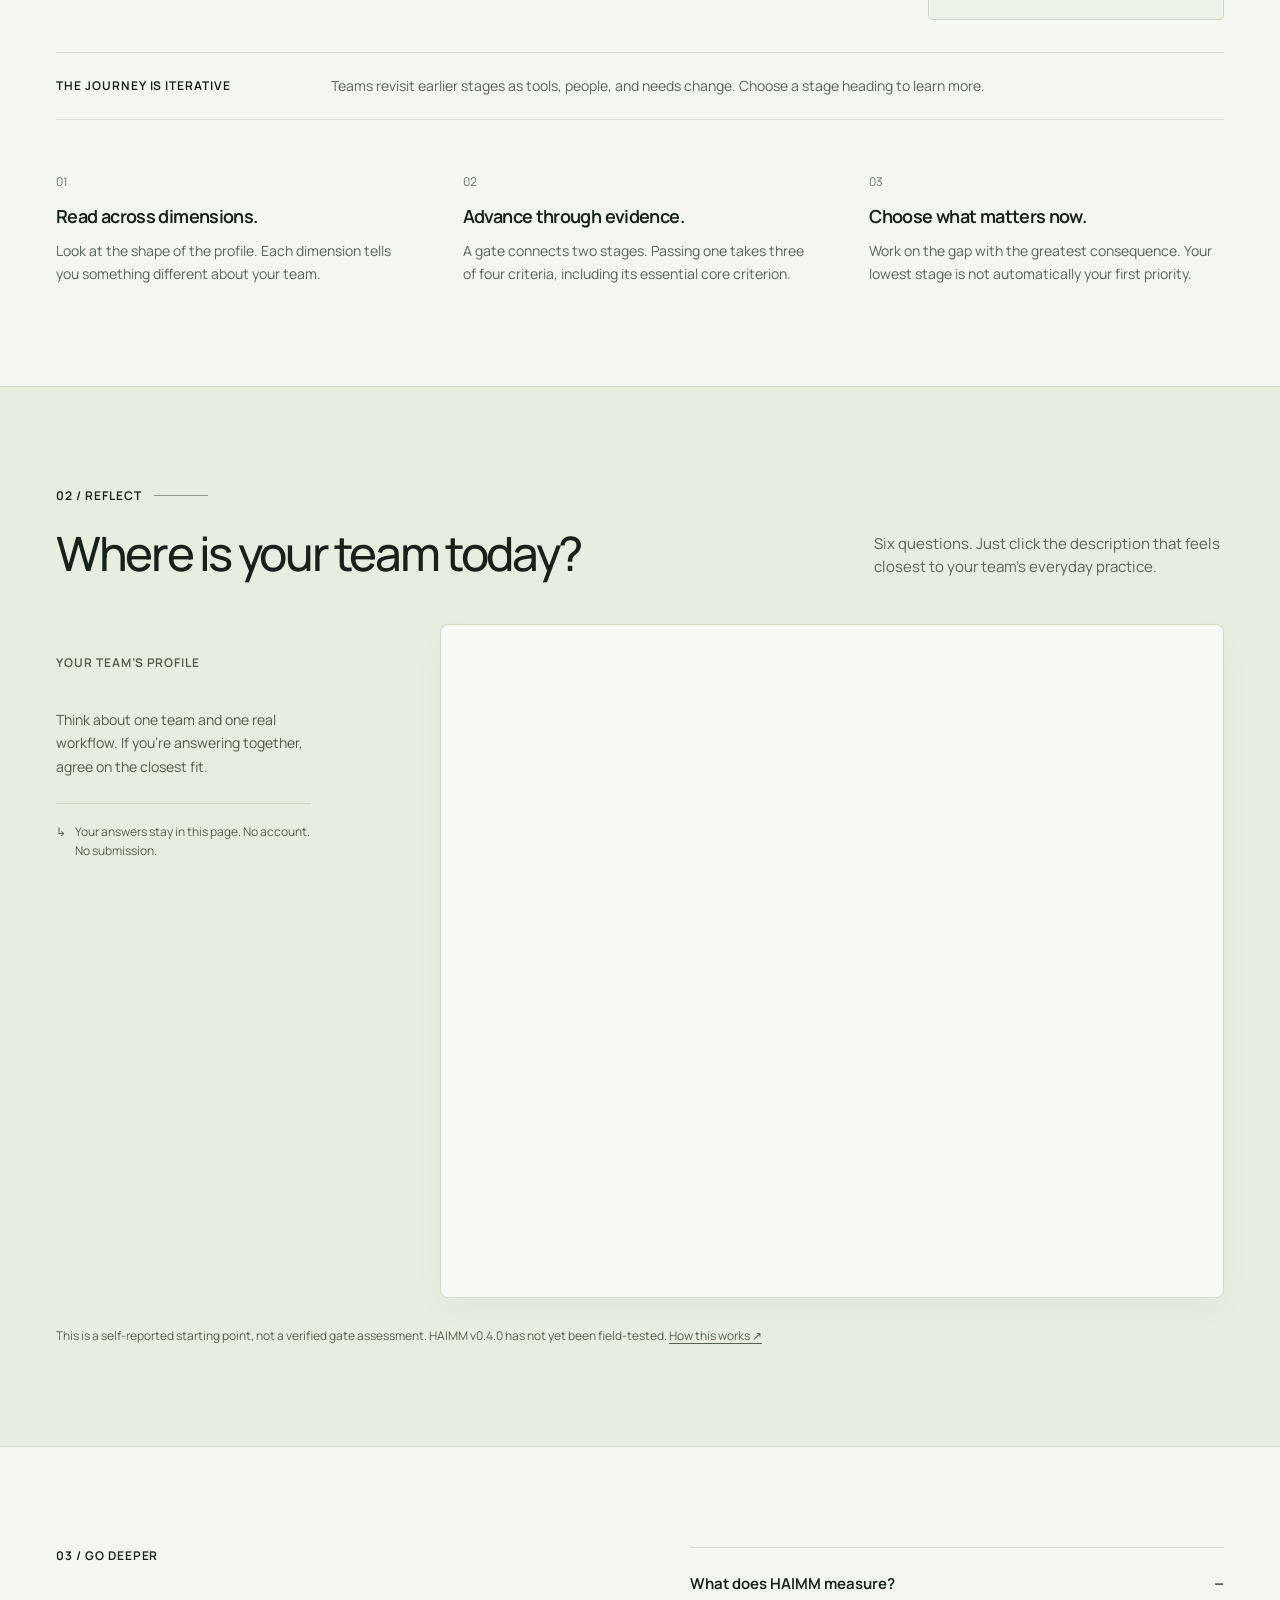
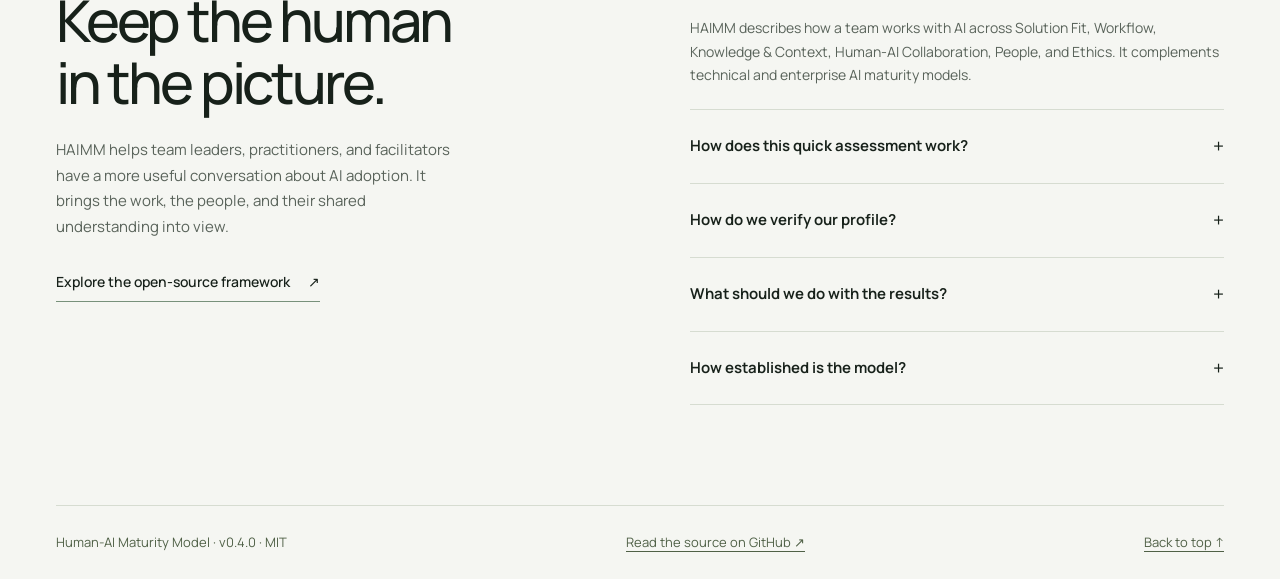
==== commit d5a444a9: "Add HAIMM leadership learning game with evidence-based challenges" ====
--- a/microsite/public/index.html
+++ b/microsite/public/index.html
@@ -17,6 +17,7 @@
         <header class="learn-intro">
           <div class="learn-title-row"><h1 id="learn-title">Human-AI Maturity Model</h1><span class="release-tag">v0.4.0</span></div>
           <p>HAIMM helps teams understand how they work with AI and what to improve next. Six dimensions describe the work; five stages describe how practice develops.</p>
+          <p><a href="game/">Play the Leadership lab: six decisions to connect HAIMM to your team →</a></p>
         </header>
         <div class="learn-tabs" id="learn-tabs" role="tablist" aria-label="Understand the model">
           <button type="button" role="tab" id="dimensions-tab" aria-selected="true" aria-controls="dimensions-panel">Dimensions <span>What we look at</span></button>
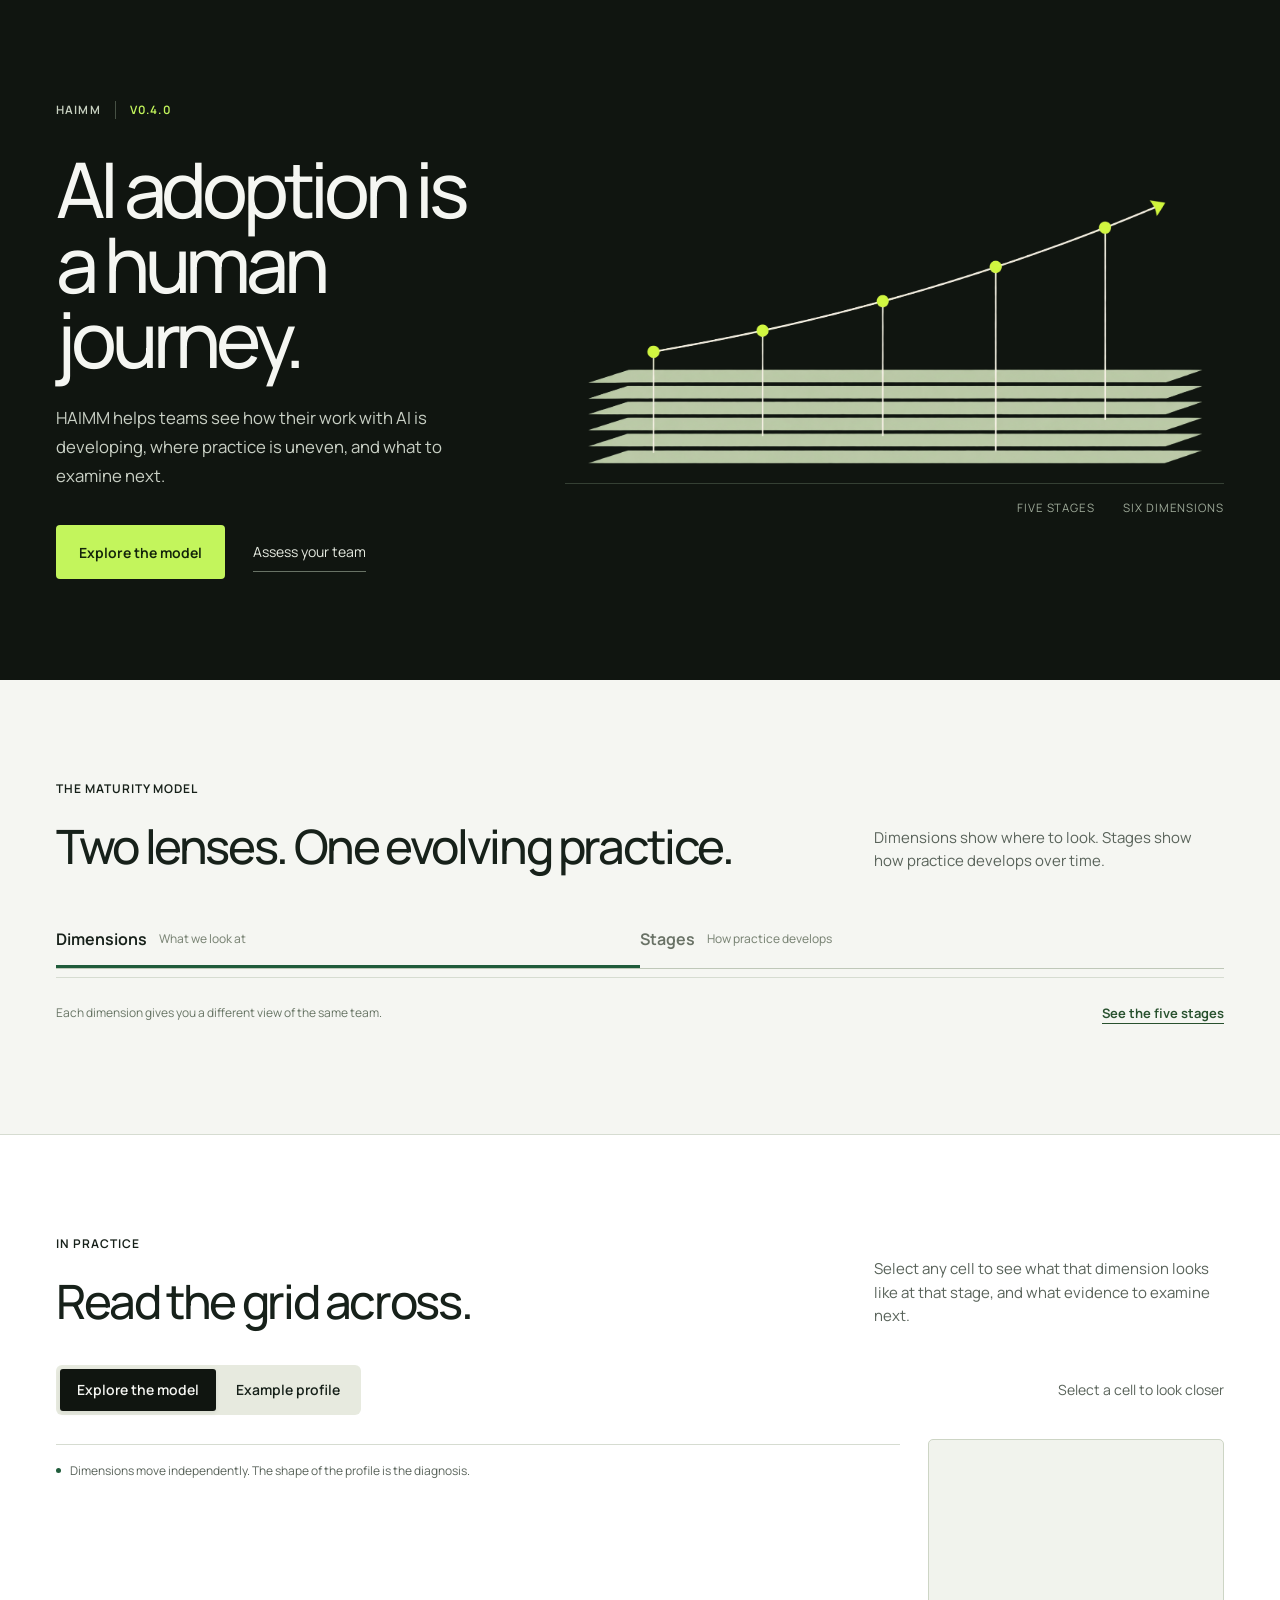
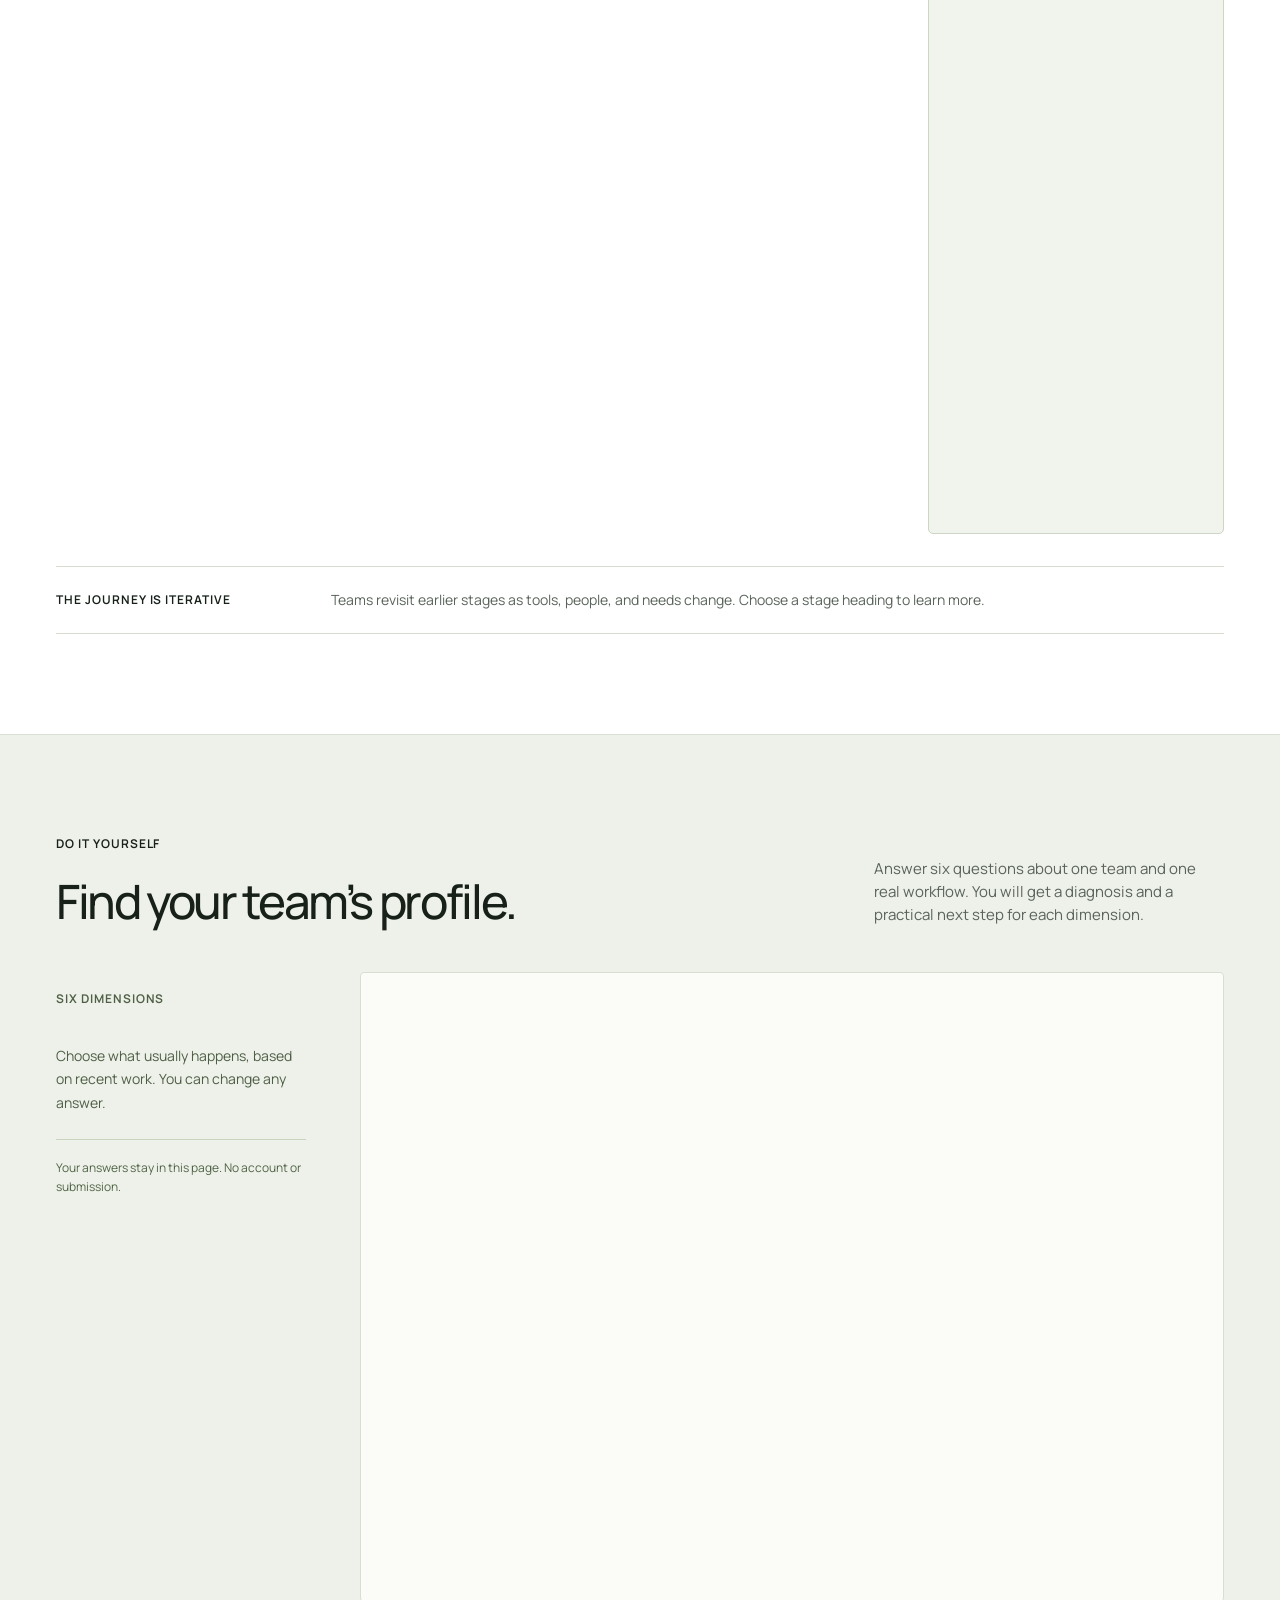
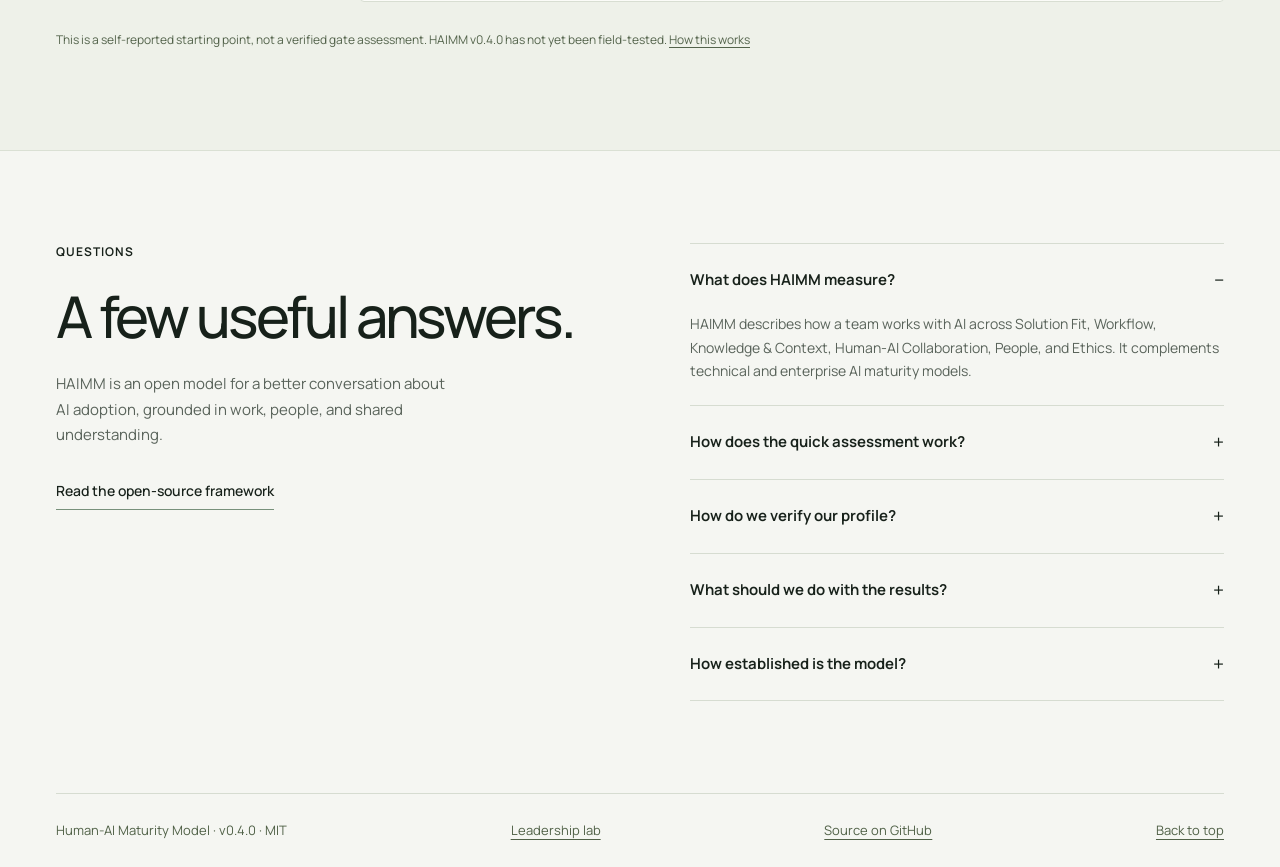
==== commit 1f03fae8: "Reframe HAIMM as a guided maturity journey" ====
--- a/microsite/public/index.html
+++ b/microsite/public/index.html
@@ -3,78 +3,91 @@
 <head>
   <meta charset="utf-8">
   <meta name="viewport" content="width=device-width, initial-scale=1">
-  <meta name="theme-color" content="#f5f6f2">
-  <meta name="description" content="Explore HAIMM, the Human-AI Maturity Model. Discover six dimensions of AI adoption and build your team's profile in six clicks.">
+  <meta name="theme-color" content="#111511">
+  <meta name="description" content="Explore HAIMM, the Human-AI Maturity Model. Understand six dimensions, five stages, and your team’s next step.">
   <title>HAIMM | Human-AI Maturity Model</title>
   <link rel="icon" type="image/svg+xml" href="assets/favicon.svg">
   <link rel="stylesheet" href="styles.css">
 </head>
 <body>
-  <a class="skip" href="#learn-tabs">Skip to the interactive explanation</a>
+  <a class="skip" href="#maturity-model">Skip to the maturity model</a>
   <main>
-    <section class="learn-section" aria-labelledby="learn-title">
+    <section class="journey-hero" aria-labelledby="hero-title">
+      <div class="shell journey-hero-inner">
+        <div class="journey-copy">
+          <div class="hero-meta"><span>HAIMM</span><span>v0.4.0</span></div>
+          <h1 id="hero-title">AI adoption is a human journey.</h1>
+          <p>HAIMM helps teams see how their work with AI is developing, where practice is uneven, and what to examine next.</p>
+          <div class="journey-actions">
+            <a class="button lime" href="#maturity-model">Explore the model</a>
+            <a class="hero-text-link" href="#assessment">Assess your team</a>
+          </div>
+        </div>
+        <figure class="journey-visual">
+          <img src="assets/haimm-journey-v2.png" alt="An abstract rising path with five milestones above six connected layers">
+          <figcaption><span>Five stages</span><span>Six dimensions</span></figcaption>
+        </figure>
+      </div>
+    </section>
+
+    <section id="maturity-model" class="learn-section section-space" aria-labelledby="learn-title">
       <div class="learn-shell">
-        <header class="learn-intro">
-          <div class="learn-title-row"><h1 id="learn-title">Human-AI Maturity Model</h1><span class="release-tag">v0.4.0</span></div>
-          <p>HAIMM helps teams understand how they work with AI and what to improve next. Six dimensions describe the work; five stages describe how practice develops.</p>
-          <p><a href="game/">Play the Leadership lab: six decisions to connect HAIMM to your team →</a></p>
-        </header>
+        <div class="section-heading learning-heading">
+          <div><div class="eyebrow">The maturity model</div><h2 id="learn-title">Two lenses. One evolving practice.</h2></div>
+          <p>Dimensions show where to look. Stages show how practice develops over time.</p>
+        </div>
         <div class="learn-tabs" id="learn-tabs" role="tablist" aria-label="Understand the model">
           <button type="button" role="tab" id="dimensions-tab" aria-selected="true" aria-controls="dimensions-panel">Dimensions <span>What we look at</span></button>
           <button type="button" role="tab" id="stages-tab" aria-selected="false" aria-controls="stages-panel" tabindex="-1">Stages <span>How practice develops</span></button>
         </div>
         <div id="dimensions-panel" class="learn-panel" role="tabpanel" aria-labelledby="dimensions-tab">
-          <h2>What do we look at?</h2>
-          <div id="dimension-choices" class="dimension-choices" aria-label="Choose a dimension"></div>
-          <div id="dimension-explanation" class="learn-explanation" aria-live="polite" aria-atomic="true"></div>
-          <div class="learn-bottom"><span>Each dimension gives you a different view of the team.</span><button type="button" id="learn-stages">Explore stages <span aria-hidden="true">→</span></button></div>
+          <div id="dimension-choices" class="dimension-list" aria-label="The six HAIMM dimensions"></div>
+          <div class="learn-bottom"><span>Each dimension gives you a different view of the same team.</span><button type="button" id="learn-stages">See the five stages</button></div>
         </div>
         <div id="stages-panel" class="learn-panel" role="tabpanel" aria-labelledby="stages-tab" hidden>
-          <h2>How does practice develop?</h2>
-          <div id="stage-choices" class="stage-choices" aria-label="Choose a stage"></div>
-          <div id="stage-explanation" class="learn-explanation" aria-live="polite" aria-atomic="true"></div>
-          <div class="learn-bottom"><span>Each dimension can be at a different stage. Teams can revisit earlier stages.</span><a href="#model">Explore the full grid <span aria-hidden="true">↓</span></a></div>
+          <div class="stage-intro"><h3>Practice develops in stages.</h3><p>Read from left to right. A team can revisit any stage as its people, needs, and tools change.</p></div>
+          <div id="stage-choices" class="stage-timeline" aria-label="The five HAIMM stages"></div>
+          <div class="learn-bottom"><span>Each dimension can be at a different stage.</span><a href="#model">Explore the grid</a></div>
         </div>
       </div>
     </section>
 
     <section id="model" class="model-section section-space" aria-labelledby="model-title">
       <div class="shell">
-        <div class="section-heading"><div><div class="eyebrow"><span>01 / Understand</span><span class="tiny-line"></span></div><h2 id="model-title">See the whole picture.</h2></div><p>Your team can be ahead in one dimension and finding its feet in another. Explore the grid to see what each stage looks like.</p></div>
-        <div class="model-toolbar"><div class="segmented" aria-label="Grid view"><button id="explore-view" aria-pressed="true">Explore the model</button><button id="example-view" aria-pressed="false">Try an example profile</button></div><span class="toolbar-help" id="grid-caption">Select any cell to look closer <span aria-hidden="true">↙</span></span></div>
+        <div class="section-heading"><div><div class="eyebrow">In practice</div><h2 id="model-title">Read the grid across.</h2></div><p>Select any cell to see what that dimension looks like at that stage, and what evidence to examine next.</p></div>
+        <div class="model-toolbar"><div class="segmented" aria-label="Grid view"><button id="explore-view" aria-pressed="true">Explore the model</button><button id="example-view" aria-pressed="false">Example profile</button></div><span class="toolbar-help" id="grid-caption">Select a cell to look closer</span></div>
         <div class="explorer-layout">
-          <div><div class="matrix-scroll" role="region" aria-label="HAIMM interactive matrix; scroll horizontally on small screens" tabindex="0"><table id="matrix" class="matrix"><caption class="sr-only">Six dimensions of human-AI maturity across five stages. Select a cell for its description and next gate.</caption></table></div><p class="matrix-note"><span class="status-dot"></span> Dimensions move independently. An uneven profile is useful information.</p></div>
+          <div><div class="matrix-scroll" role="region" aria-label="HAIMM interactive matrix; scroll horizontally on small screens" tabindex="0"><table id="matrix" class="matrix"><caption class="sr-only">Six dimensions of human-AI maturity across five stages. Select a cell for its description and next gate.</caption></table></div><p class="matrix-note"><span class="status-dot"></span> Dimensions move independently. The shape of the profile is the diagnosis.</p></div>
           <aside id="cell-detail" class="cell-detail" aria-labelledby="cell-title"></aside>
         </div>
         <div id="stage-detail" class="stage-detail"><span class="eyebrow">The journey is iterative</span><p>Teams revisit earlier stages as tools, people, and needs change. Choose a stage heading to learn more.</p></div>
-        <div class="principles"><article><span>01</span><h3>Read across dimensions.</h3><p>Look at the shape of the profile. Each dimension tells you something different about your team.</p></article><article><span>02</span><h3>Advance through evidence.</h3><p>A gate connects two stages. Passing one takes three of four criteria, including its essential core criterion.</p></article><article><span>03</span><h3>Choose what matters now.</h3><p>Work on the gap with the greatest consequence. Your lowest stage is not automatically your first priority.</p></article></div>
       </div>
     </section>
 
     <section id="assessment" class="assessment-section section-space" aria-labelledby="assessment-title">
-      <div class="shell">
-        <div class="section-heading"><div><div class="eyebrow"><span>02 / Reflect</span><span class="tiny-line"></span></div><h2 id="assessment-title">Where is your team today?</h2></div><p>Six questions. Just click the description that feels closest to your team’s everyday practice.</p></div>
+      <div class="shell assessment-shell">
+        <div class="section-heading"><div><div class="eyebrow">Do it yourself</div><h2 id="assessment-title">Find your team’s profile.</h2></div><p>Answer six questions about one team and one real workflow. You will get a diagnosis and a practical next step for each dimension.</p></div>
         <div class="assessment-layout" id="assessment-workspace">
-          <aside class="assessment-sidebar"><span class="eyebrow">Your team’s profile</span><ol id="question-nav"></ol><p>Think about one team and one real workflow. If you’re answering together, agree on the closest fit.</p><div class="privacy-note"><span aria-hidden="true">↳</span> Your answers stay in this page. No account. No submission.</div></aside>
+          <aside class="assessment-sidebar"><span class="eyebrow">Six dimensions</span><ol id="question-nav"></ol><p>Choose what usually happens, based on recent work. You can change any answer.</p><div class="privacy-note">Your answers stay in this page. No account or submission.</div></aside>
           <div class="question-card" id="question-card"></div>
         </div>
         <div id="results" hidden></div>
-        <p class="assessment-limit">This is a self-reported starting point, not a verified gate assessment. HAIMM v0.4.0 has not yet been field-tested. <a href="#method">How this works <span aria-hidden="true">↗</span></a></p>
+        <p class="assessment-limit">This is a self-reported starting point, not a verified gate assessment. HAIMM v0.4.0 has not yet been field-tested. <a href="#method">How this works</a></p>
       </div>
     </section>
 
     <section class="about-section section-space shell" id="about" aria-labelledby="about-title">
-      <div class="about-intro"><div class="eyebrow">03 / Go deeper</div><h2 id="about-title">Keep the human<br>in the picture.</h2><p>HAIMM helps team leaders, practitioners, and facilitators have a more useful conversation about AI adoption. It brings the work, the people, and their shared understanding into view.</p><a class="text-link dark" href="https://github.com/carlbberg/haimm" target="_blank" rel="noopener noreferrer">Explore the open-source framework <span aria-hidden="true">↗</span></a></div>
+      <div class="about-intro"><div class="eyebrow">Questions</div><h2 id="about-title">A few useful answers.</h2><p>HAIMM is an open model for a better conversation about AI adoption, grounded in work, people, and shared understanding.</p><a class="text-link dark" href="https://github.com/carlbberg/haimm" target="_blank" rel="noopener noreferrer">Read the open-source framework</a></div>
       <div class="about-faq">
         <details open><summary>What does HAIMM measure?</summary><p>HAIMM describes how a team works with AI across Solution Fit, Workflow, Knowledge &amp; Context, Human-AI Collaboration, People, and Ethics. It complements technical and enterprise AI maturity models.</p></details>
-        <details id="method"><summary>How does this quick assessment work?</summary><p>Each answer maps directly to one of the five stage descriptions for that dimension. “I’m not sure” leaves it unplaced. We show those six independent selections without averaging them or capping one based on another.</p><p>The questions and short labels are an educational adaptation of v0.4.0. They do not test the full gate criteria. The results suggest what to inspect next, and never claim that a criterion failed.</p></details>
-        <details><summary>How do we verify our profile?</summary><p>Inspect the team’s artifacts, observe real work, and speak with people in different roles. Work upward from Exploration, stopping at the first gate that fails. Passing a gate requires three of four criteria, including the core one.</p><a href="sources/playbook/running-an-assessment.md" target="_blank" rel="noopener noreferrer">Read the assessment playbook ↗</a></details>
-        <details><summary>What should we do with the results?</summary><p>Choose one gate by its consequences for your team. Use the evidence criteria to turn the gap into a specific task, then reassess after a meaningful work cycle. There is no expectation that all six dimensions should reach the same stage.</p><a href="sources/playbook/acting-on-a-result.md" target="_blank" rel="noopener noreferrer">Read the action playbook ↗</a></details>
-        <details><summary>How established is the model?</summary><p>v0.4.0 is a complete specification with 24 gates and 96 criteria, but no field data yet. Its theory anchors are sourced; the model and its profile interpretations remain unvalidated. Workflow is the newest and most provisional dimension.</p><a href="sources/framework/references.md" target="_blank" rel="noopener noreferrer">Read the model’s references ↗</a></details>
+        <details id="method"><summary>How does the quick assessment work?</summary><p>Each answer maps directly to one of the five stage descriptions for that dimension. “I’m not sure” leaves it unplaced. We show those six independent selections without averaging them or capping one based on another.</p><p>The questions and short labels are an educational adaptation of v0.4.0. They do not test the full gate criteria.</p></details>
+        <details><summary>How do we verify our profile?</summary><p>Inspect the team’s artifacts, observe real work, and speak with people in different roles. Work upward from Exploration, stopping at the first gate that fails.</p><a href="sources/playbook/running-an-assessment.md" target="_blank" rel="noopener noreferrer">Read the assessment playbook</a></details>
+        <details><summary>What should we do with the results?</summary><p>Choose one gate by its consequences for your team. Use the evidence criteria to turn the gap into a specific task, then reassess after a meaningful work cycle.</p><a href="sources/playbook/acting-on-a-result.md" target="_blank" rel="noopener noreferrer">Read the action playbook</a></details>
+        <details><summary>How established is the model?</summary><p>v0.4.0 is a complete specification with 24 gates and 96 criteria, but no field data yet. Its theory anchors are sourced; the model and its profile interpretations remain unvalidated.</p><a href="sources/framework/references.md" target="_blank" rel="noopener noreferrer">Read the model’s references</a></details>
       </div>
     </section>
   </main>
-  <footer class="page-footer shell"><span>Human-AI Maturity Model · v0.4.0 · MIT</span><a href="https://github.com/carlbberg/haimm" target="_blank" rel="noopener noreferrer">Read the source on GitHub ↗</a><a href="#learn-title">Back to top ↑</a></footer>
+  <footer class="page-footer shell"><span>Human-AI Maturity Model · v0.4.0 · MIT</span><a href="game/">Leadership lab</a><a href="https://github.com/carlbberg/haimm" target="_blank" rel="noopener noreferrer">Source on GitHub</a><a href="#hero-title">Back to top</a></footer>
   <noscript><div class="noscript">Enable JavaScript to explore the grid and take the assessment. You can also <a href="sources/framework/README.md">read the complete model</a>.</div></noscript>
   <script type="module" src="app.js"></script>
 </body>
--- a/microsite/public/styles.css
+++ b/microsite/public/styles.css
@@ -273,3 +273,134 @@
 @media(max-width:800px){.learn-shell{width:calc(100% - 40px)}.learn-section{padding-top:28px}.learn-title-row{align-items:flex-start}.learn-intro h1{font-size:2rem}.learn-tabs button>span{display:none}.learn-explanation{grid-template-columns:1fr;gap:15px;padding:20px;min-height:0}.learn-example{border-left:0;border-top:1px solid #c4d2b8;padding:13px 0 0}.learn-example p{margin-top:6px}.learn-bottom{align-items:flex-start}.learn-bottom>span{max-width:370px}.dimension-choice{flex-direction:column;text-align:center;padding:13px 8px;gap:8px;min-height:100px}.stage-choices{min-height:155px}.learn-stage-name{font-size:.8125rem}}
 @media(max-width:550px){.learn-section{padding:24px 0}.learn-title-row{gap:8px}.learn-intro h1{font-size:1.8rem;max-width:290px;line-height:1.18}.release-tag{font-size:.625rem;padding:3px 5px;margin-top:5px}.learn-intro p{font-size:.9375rem;line-height:1.55;margin:12px 0 18px}.learn-tabs button{min-height:45px;padding:10px 15px;font-size:.9375rem}.learn-panel{padding-top:17px}.learn-panel>h2{font-size:1.1875rem;margin-bottom:12px}.dimension-choices{grid-template-columns:repeat(2,1fr);gap:8px}.dimension-choice{flex-direction:row;justify-content:flex-start;text-align:left;gap:9px;padding:11px;min-height:64px;font-size:.8125rem}.dimension-choice img{width:21px;height:21px}.learn-explanation{padding:16px;margin-top:13px;gap:12px}.learn-explanation .eyebrow{font-size:.625rem}.learn-explanation h3{font-size:1.1875rem;margin:6px 0 8px}.learn-explanation p{font-size:.875rem;line-height:1.5}.learn-example{padding-top:11px}.learn-example p{font-size:.8125rem;margin-top:5px}.learn-bottom{flex-wrap:wrap;gap:4px;margin-top:10px}.learn-bottom>span{font-size:.6875rem}.learn-bottom>button,.learn-bottom>a{margin-left:auto;font-size:.8125rem}.stage-choices{min-height:148px;padding:28px 0 21px}.stage-choice{padding:0 4px;gap:13px}.stage-choice:not(:last-child):after{top:21px}.stage-circle{height:44px;width:44px;font-size:1.125rem}.learn-stage-name{display:none}.learn-stage-short{display:block;font-size:.75rem}.stage-choice[aria-pressed=true] .stage-circle{box-shadow:0 0 0 5px #e0ebd4}.page-footer{font-size:.75rem;gap:17px}.learn-explanation .eyebrow{font-size:.6875rem}}
 @media print{.learn-section,.page-footer{display:none!important}}
+
+/* Minimal journey layout based on the September 2026 wireframe. */
+.journey-hero{background:var(--night);color:var(--paper);overflow:hidden}
+.journey-hero-inner{min-height:680px;display:grid;grid-template-columns:minmax(380px,.8fr) minmax(480px,1.2fr);gap:70px;align-items:center;padding-block:72px}
+.journey-copy{max-width:610px}
+.hero-meta{display:flex;align-items:center;gap:14px;font-size:.72rem;font-weight:650;letter-spacing:.1em;text-transform:uppercase;color:#c7d0c0}
+.hero-meta span+span{border-left:1px solid #465044;padding-left:14px;color:var(--lime)}
+.journey-copy h1{font-size:clamp(3.8rem,6vw,6.7rem);font-weight:470;line-height:.98;letter-spacing:-.067em;margin:32px 0 28px}
+.journey-copy>p{font-size:1.05rem;line-height:1.7;color:#c9d0c5;max-width:470px}
+.journey-actions{display:flex;align-items:center;gap:28px;margin-top:35px}
+.hero-text-link{font-size:.875rem;color:#e4e9df;border-bottom:1px solid #687265;padding-block:9px}
+.hero-text-link:hover{color:var(--lime);border-color:var(--lime)}
+.journey-visual{margin:0;align-self:center;min-width:0}
+.journey-visual img{display:block;width:100%;height:auto;object-fit:contain}
+.journey-visual figcaption{display:flex;justify-content:flex-end;gap:28px;border-top:1px solid #354034;padding-top:15px;margin-top:-10px;color:#9eaa99;font-size:.72rem;text-transform:uppercase;letter-spacing:.08em}
+
+.learn-section{background:var(--paper);border-bottom:1px solid var(--line);padding-block:100px}
+.learn-shell{width:calc(100% - 112px);max-width:1280px;margin-inline:auto}
+.learning-heading{margin-bottom:38px}
+.learning-heading h2{max-width:720px}
+.learn-tabs{display:grid;grid-template-columns:1fr 1fr;border:0;border-bottom:1px solid #bfc8b9;border-radius:0;overflow:visible}
+.learn-tabs button{background:transparent;border:0;padding:16px 0;display:flex;align-items:center;justify-content:flex-start;gap:12px;font-size:1rem;font-weight:650;min-height:58px;color:#697266;position:relative}
+.learn-tabs button+button{border-left:0}
+.learn-tabs button>span{font-size:.75rem;font-weight:450;color:#7b8576}
+.learn-tabs button[aria-selected=true]{background:transparent;color:var(--ink);box-shadow:inset 0 -3px var(--green)}
+.learn-tabs button:hover{background:transparent;color:var(--green)}
+.learn-panel{padding-top:8px}
+.dimension-list{border-top:1px solid var(--line)}
+.dimension-row{display:grid;grid-template-columns:260px minmax(260px,1fr) minmax(280px,360px);gap:40px;align-items:center;padding:25px 0;border-bottom:1px solid var(--line)}
+.dimension-identity{display:flex;align-items:center;gap:17px;min-width:0}
+.dimension-icon{width:46px;height:46px;border:1px solid #bec8b8;border-radius:50%;display:flex;align-items:center;justify-content:center;flex:0 0 auto}
+.dimension-icon img{width:23px;height:23px}
+.list-number,.row-example>span,.stage-example>span{display:block;font-size:.65rem;font-weight:650;letter-spacing:.08em;text-transform:uppercase;color:#778371}
+.dimension-row h3{font-size:1.1rem;font-weight:650;letter-spacing:-.03em;margin-top:3px}
+.dimension-row>p,.row-example p{font-size:.875rem;line-height:1.6;color:#4f5d4e;margin:0}
+.row-example{border-left:1px solid var(--line);padding-left:30px}
+.row-example p{margin-top:6px;color:#667063}
+.learn-bottom{display:flex;justify-content:space-between;align-items:center;gap:24px;margin-top:14px;font-size:.75rem;color:#687565;min-height:42px}
+.learn-bottom button,.learn-bottom a{background:none;border:0;padding:8px 0;min-height:40px;color:#28512e;font-size:.8125rem;font-weight:650;white-space:nowrap;text-decoration:underline;text-underline-offset:5px}
+.stage-intro{display:flex;align-items:flex-end;justify-content:space-between;gap:40px;padding:22px 0 26px}
+.stage-intro h3{font-size:1.5rem;font-weight:600;letter-spacing:-.04em}
+.stage-intro p{font-size:.875rem;line-height:1.6;color:var(--muted);max-width:510px;margin:0}
+.stage-timeline{display:grid;grid-template-columns:repeat(5,minmax(0,1fr));border-block:1px solid var(--line);overflow:hidden}
+.stage-card{min-height:355px;padding:24px 22px 27px;border-right:1px solid var(--line);border-top:4px solid #dce2d6;display:flex;flex-direction:column}
+.stage-card:first-child{border-left:1px solid var(--line);border-top-color:#dfe7d5}
+.stage-card:nth-child(2){border-top-color:#c8d7b9}
+.stage-card:nth-child(3){border-top-color:#a5bf8f}
+.stage-card:nth-child(4){border-top-color:#698f65}
+.stage-card:nth-child(5){border-top-color:#31593b}
+.stage-card-top{font-size:.7rem;color:#6b7765;margin-bottom:42px}
+.stage-card h3{font-size:1.25rem;font-weight:650;letter-spacing:-.04em;line-height:1.25;min-height:62px}
+.stage-card>p{font-size:.8rem;line-height:1.65;color:#536052;margin:14px 0 24px}
+.stage-example{border-top:1px solid var(--line);padding-top:15px;margin-top:auto}
+.stage-example p{font-size:.75rem;line-height:1.55;color:#697465;margin:6px 0 0}
+
+.model-section{background:#fff}
+.model-section .section-heading{margin-bottom:38px}
+.model-section .cell-detail{background:#f1f3ed}
+.model-section .stage-detail{margin-bottom:0}
+.assessment-section{background:#eef1e9;border-color:#dae0d4}
+.assessment-shell{max-width:1280px}
+.assessment-layout{grid-template-columns:250px minmax(0,1fr);gap:54px}
+.assessment-sidebar{padding-top:18px}
+.assessment-sidebar ol{margin-top:18px}
+.privacy-note{padding-left:0}
+.question-card{background:#fbfcf8;border-color:#d8ded2;border-radius:4px;box-shadow:none;min-height:630px}
+.answer{background:#fff;border-color:#d9ded4;border-radius:3px}
+.answer:hover,.answer.chosen{transform:none}
+.results-header h3{max-width:720px}
+.verdict-copy{max-width:740px;font-size:1.05rem;line-height:1.7;color:#3f503c;border-left:2px solid var(--green);padding-left:20px}
+.about-section{padding-block:92px}
+.about-intro h2{max-width:520px}
+.page-footer{margin-top:0}
+
+@media(max-width:1250px){
+  .journey-hero-inner{grid-template-columns:minmax(340px,.85fr) minmax(420px,1.15fr);gap:42px;min-height:620px}
+  .learn-shell{width:calc(100% - 72px)}
+  .dimension-row{grid-template-columns:230px minmax(240px,1fr) minmax(230px,310px);gap:28px}
+  .stage-card{padding-inline:16px}
+}
+@media(max-width:950px){
+  .journey-hero-inner{grid-template-columns:1fr 1fr;gap:28px;min-height:560px}
+  .journey-copy h1{font-size:4.2rem}
+  .dimension-row{grid-template-columns:220px 1fr;gap:18px 30px}
+  .row-example{grid-column:2;border-left:0;border-top:1px solid var(--line);padding:12px 0 0}
+  .stage-timeline{grid-template-columns:repeat(5,220px);overflow-x:auto;scroll-snap-type:x mandatory}
+  .stage-card{scroll-snap-align:start}
+}
+@media(max-width:800px){
+  .journey-hero-inner{grid-template-columns:1fr;gap:24px;padding-block:54px 34px}
+  .journey-copy{max-width:620px}
+  .journey-copy h1{font-size:clamp(3.4rem,11vw,5rem);max-width:640px}
+  .journey-copy>p{font-size:1rem}
+  .journey-visual{max-width:680px;margin-left:auto}
+  .journey-visual figcaption{margin-top:-2px}
+  .learn-section{padding-block:70px}
+  .learn-shell{width:calc(100% - 40px)}
+  .learn-tabs button{justify-content:flex-start}
+  .learn-tabs button>span{display:none}
+  .dimension-row{grid-template-columns:1fr;padding-block:22px;gap:14px}
+  .row-example{grid-column:auto}
+  .dimension-row>p{padding-left:63px}
+  .row-example{margin-left:63px}
+  .stage-intro{display:block}
+  .stage-intro p{margin-top:12px}
+  .assessment-layout{grid-template-columns:1fr}
+}
+@media(max-width:550px){
+  .journey-hero-inner{width:calc(100% - 40px);padding-block:42px 28px}
+  .hero-meta{font-size:.65rem}
+  .journey-copy h1{font-size:3.45rem;margin:28px 0 22px;line-height:1.01}
+  .journey-copy>p{font-size:.9375rem;line-height:1.65}
+  .journey-actions{align-items:flex-start;flex-direction:column;gap:12px;margin-top:28px}
+  .journey-visual{margin-top:10px}
+  .journey-visual figcaption{justify-content:space-between;gap:12px}
+  .learning-heading h2{font-size:2.35rem}
+  .learn-tabs button{font-size:.875rem;min-height:52px}
+  .dimension-row>p,.row-example{padding-left:0;margin-left:0}
+  .dimension-row>p{font-size:.875rem}
+  .row-example{padding-top:10px}
+  .learn-bottom{align-items:flex-start}
+  .stage-intro h3{font-size:1.3rem}
+  .stage-timeline{grid-template-columns:repeat(5,82vw)}
+  .stage-card{min-height:320px;padding:22px 20px}
+  .stage-card h3{font-size:1.3rem;min-height:0}
+  .stage-card-top{margin-bottom:30px}
+  .model-section .section-heading h2,.assessment-section .section-heading h2{font-size:2.4rem}
+  .question-card{min-height:0}
+  .verdict-copy{font-size:.9375rem}
+}
+@media print{.journey-hero,.learn-section{display:none!important}}
